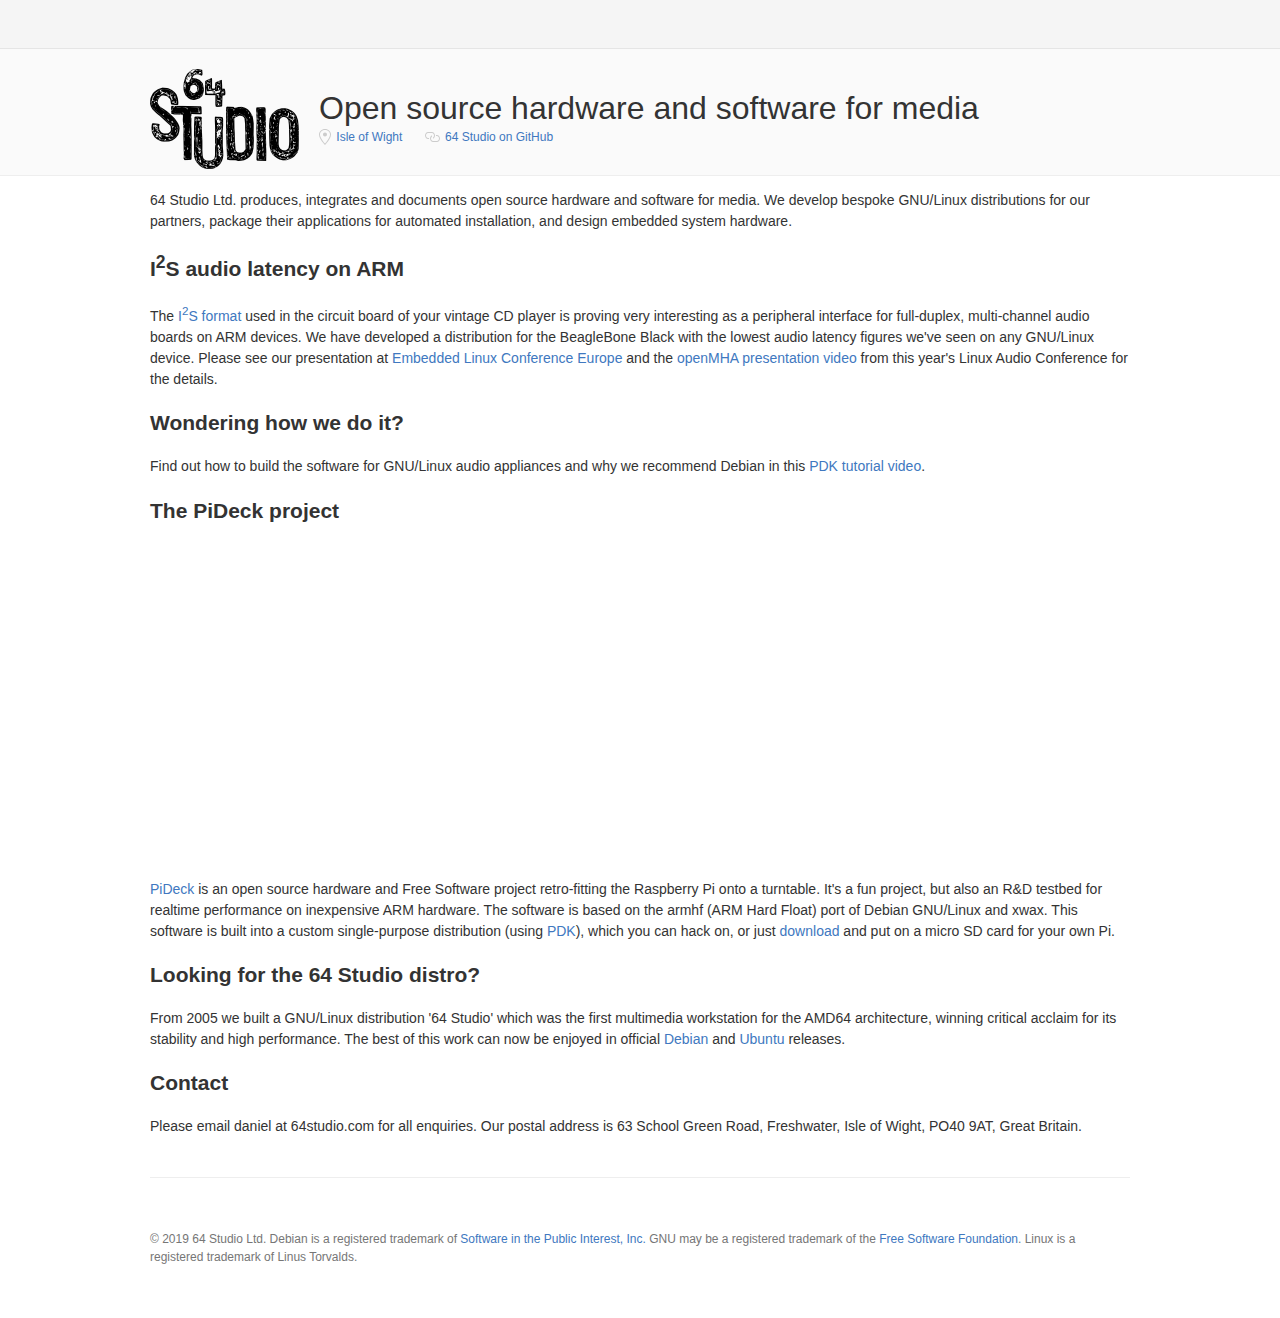
==== index.html @ 0fe1805f "Add viewport meta tag for mobile devices" ====
<!DOCTYPE html>
<html lang="en">

<head>
<meta http-equiv="content-type" content="text/html; charset=UTF-8">
<link rel="stylesheet" href="64studio-style.css">
    
    <title>64 Studio</title>
    <meta name="description" content="Open source hardware and software for media">
    <meta name="keywords" content="embedded, linux, audio, multimedia, developer, distro, uk, england">
    <meta name="viewport" content="width=device-width, initial-scale=1">

</head>
  
  <body>
 
 <div class="header"></div>
 
<header class="orghead">
  <div class="container">

    <div class="flex-table org-header-wrapper mb-4">
      <img alt="64 Studio" class="flex-table-item avatar" itemprop="image" src="64studio_logo.png" height="100" />
      <div class="flex-table-item flex-table-item-primary">
         <h1 class="org-name lh-condensed">
          Open source hardware and software for media
        </h1>
          <!-- <p class="org-description" itemprop="description"></p> -->
          <ul class="org-header-meta has-location has-blog">
              <li class="meta-item">
                <svg aria-hidden="true" class="octicon octicon-location" height="16" version="1.1" viewBox="0 0 12 16" width="12"><path d="M6 0C2.69 0 0 2.5 0 5.5 0 10.02 6 16 6 16s6-5.98 6-10.5C12 2.5 9.31 0 6 0zm0 14.55C4.14 12.52 1 8.44 1 5.5 1 3.02 3.25 1 6 1c1.34 0 2.61.48 3.56 1.36.92.86 1.44 1.97 1.44 3.14 0 2.94-3.14 7.02-5 9.05zM8 5.5c0 1.11-.89 2-2 2-1.11 0-2-.89-2-2 0-1.11.89-2 2-2 1.11 0 2 .89 2 2z"></path></svg>
                <span itemprop="location" title="Where is the Isle of Wight?"><a href="https://en.wikipedia.org/wiki/Isle_of_Wight">Isle of Wight</a></span>
              </li>
              <li class="meta-item">
                <svg aria-hidden="true" class="octicon octicon-link" height="16" version="1.1" viewBox="0 0 16 16" width="16"><path d="M4 9h1v1H4c-1.5 0-3-1.69-3-3.5S2.55 3 4 3h4c1.45 0 3 1.69 3 3.5 0 1.41-.91 2.72-2 3.25V8.59c.58-.45 1-1.27 1-2.09C10 5.22 8.98 4 8 4H4c-.98 0-2 1.22-2 2.5S3 9 4 9zm9-3h-1v1h1c1 0 2 1.22 2 2.5S13.98 12 13 12H9c-.98 0-2-1.22-2-2.5 0-.83.42-1.64 1-2.09V6.25c-1.09.53-2 1.84-2 3.25C6 11.31 7.55 13 9 13h4c1.45 0 3-1.69 3-3.5S14.5 6 13 6z"></path></svg>
                <a href="https://github.com/64studio" class="meta-link" itemprop="url" title="Fork and hack our stuff">64 Studio on GitHub</a>
              </li>
          </ul>
      </div>
    </div>

  </div>
</header>

<div class="container">
	
	<p>64 Studio Ltd. produces, integrates and documents open source hardware and software for media. We develop bespoke GNU/Linux distributions for our partners, package their applications for automated installation, and design embedded system hardware.</p>

	  <h2>I<sup>2</sup>S audio latency on ARM</h2>
	  <p>The <a href="https://en.wikipedia.org/wiki/I%C2%B2S">I<sup>2</sup>S format</a> used in the circuit board of your vintage CD player is proving very interesting as a peripheral interface for full-duplex, multi-channel audio boards on ARM devices. We have developed a distribution for the BeagleBone Black with the lowest audio latency figures we've seen on any GNU/Linux device. Please see our presentation at <a href="https://www.youtube.com/watch?v=vRpMAbILSEc">Embedded Linux Conference Europe</a> and the <a href="https://media.ccc.de/v/lac2018-35-open_hardware_multichannel_sound_interface_for_hearing_aid_research_on_beaglebone_black_with_openmha_cape4all">openMHA presentation video</a> from this year's Linux Audio Conference for the details.</p>

	  <h2>Wondering how we do it?</h2>
          <p>Find out how to build the software for GNU/Linux audio appliances and why we recommend Debian in this <a href="https://media.ccc.de/v/lac2018-30-how_to_create_real_time_audio_appliances_with_debian_gnu_linux">PDK tutorial video</a>.</p> 	
	
	  <h2>The PiDeck project</h2>
	  <iframe width="560" height="315" src="https://www.youtube.com/embed/epR50swm96o" frameborder="0" allowfullscreen></iframe>
	  <p><a href="http://pideck.com/">PiDeck</a> is an open source hardware and Free Software project retro-fitting the Raspberry Pi onto a turntable. It's a fun project, but also an R&amp;D testbed for realtime performance on inexpensive ARM hardware. The software is based on the armhf (ARM Hard Float) port of Debian GNU/Linux and xwax. This software is built into a custom single-purpose distribution (using <a href="https://github.com/64studio/pdk">PDK</a>), which you can hack on, or just <a href="https://github.com/pideck/pideck-distro/releases" class="meta-link" itemprop="url" title="Download PiDeck">download</a> and put on a micro SD card for your own Pi.</p>
	  
	  <h2>Looking for the 64 Studio distro?</h2>
	  <p>From 2005 we built a GNU/Linux distribution '64 Studio' which was the first multimedia workstation for the AMD64 architecture, winning critical acclaim for its stability and high performance. The best of this work can now be enjoyed in official <a href="https://www.debian.org/">Debian</a> and <a href="https://www.ubuntu.com/">Ubuntu</a> releases.</p>
	  
	  <h2>Contact</h2>
	  <p>Please email daniel at 64studio.com for all enquiries. Our postal address is 63 School Green Road, Freshwater, Isle of Wight, PO40 9AT, Great Britain.</p>
</div>

<div class="container">
  <div class="site-footer">
  <p>&copy; 2019 64 Studio Ltd. Debian is a registered trademark of <a href="http://www.spi-inc.org/corporate/trademarks/">Software in the Public Interest, Inc.</a> GNU may be a registered trademark of the <a href="http://www.fsf.org/">Free Software Foundation</a>. Linux is a registered trademark of Linus Torvalds.</p>	  
  </div>
</div>

</body>
</html>
---- 64studio-style.css ----
body {
    font-family: Roboto, Helvetica, Arial, sans-serif;
    font-size: 14px;
    line-height: 1.5;
    color: #333;
    background-color: #fff;
    margin: 0;
}

.header {
    padding-top: 38px;
    padding-bottom: 10px;
    background-color: #f5f5f5;
    border-bottom: 1px solid #e5e5e5;
}

.container {
    width: 980px;
    margin-right: auto;
    margin-left: auto;
    padding-right: 5px;
    padding-left: 5px;
}

.org-header-wrapper .flex-table-item-primary {
    padding-left: 20px;
    padding-right: 400px;
    white-space: normal;
    width: 99%;
    display: table-cell;
    width: 1%;
    white-space: nowrap;
    vertical-align: middle;
    box-sizing: border-box;
}

.flex-table {
    display: table;
}

.orghead {
    padding-top: 20px;
    padding-bottom: 0;
    color: #666;
    background-color: #fafafa;
    border-bottom: 1px solid #eee;
}

.org-name {
    font-weight: 400;
    color: #333;
    line-height: 1.25 !important;
    font-size: 32px;
    margin-top: -5px;
    margin-bottom: 0;
}

.org-description {
    margin-top: 0;
    margin-bottom: 8px;
    font-size: 16px;
    line-height: 1.25;
}

.org-header-meta {
    font-size: 12px;
    line-height: 1.5;
    list-style: none;
    padding-left: 0;
    margin-top: 0;
    margin-bottom: 0;
    box-sizing: border-box;
}

.org-header-meta .octicon {
    position: relative;
    top: 1px;
    margin-right: 2px;
    color: #ccc;
    vertical-align: text-bottom;
}

.octicon {
    display: inline-block;
    vertical-align: text-top;
    fill: currentColor;
}

.org-header-meta.has-blog.has-location .meta-item {
    max-width: 278px;
    display: inline-block;
    max-width: 100%;
    padding-right: 18px;
    overflow: hidden;
    text-overflow: ellipsis;
    white-space: nowrap;
    box-sizing: border-box;
}

.site-footer {
    position: relative;
    padding-top: 40px;
    padding-bottom: 40px;
    margin-top: 40px;
    font-size: 12px;
    line-height: 1.5;
    color: #767676;
    border-top: 1px solid #eee;
}

a {
  text-decoration: none;
  color: #4078c0;
}

a:hover {
  text-decoration: underline;
}

a:visited {
  color: rgb(102, 102, 102);
}
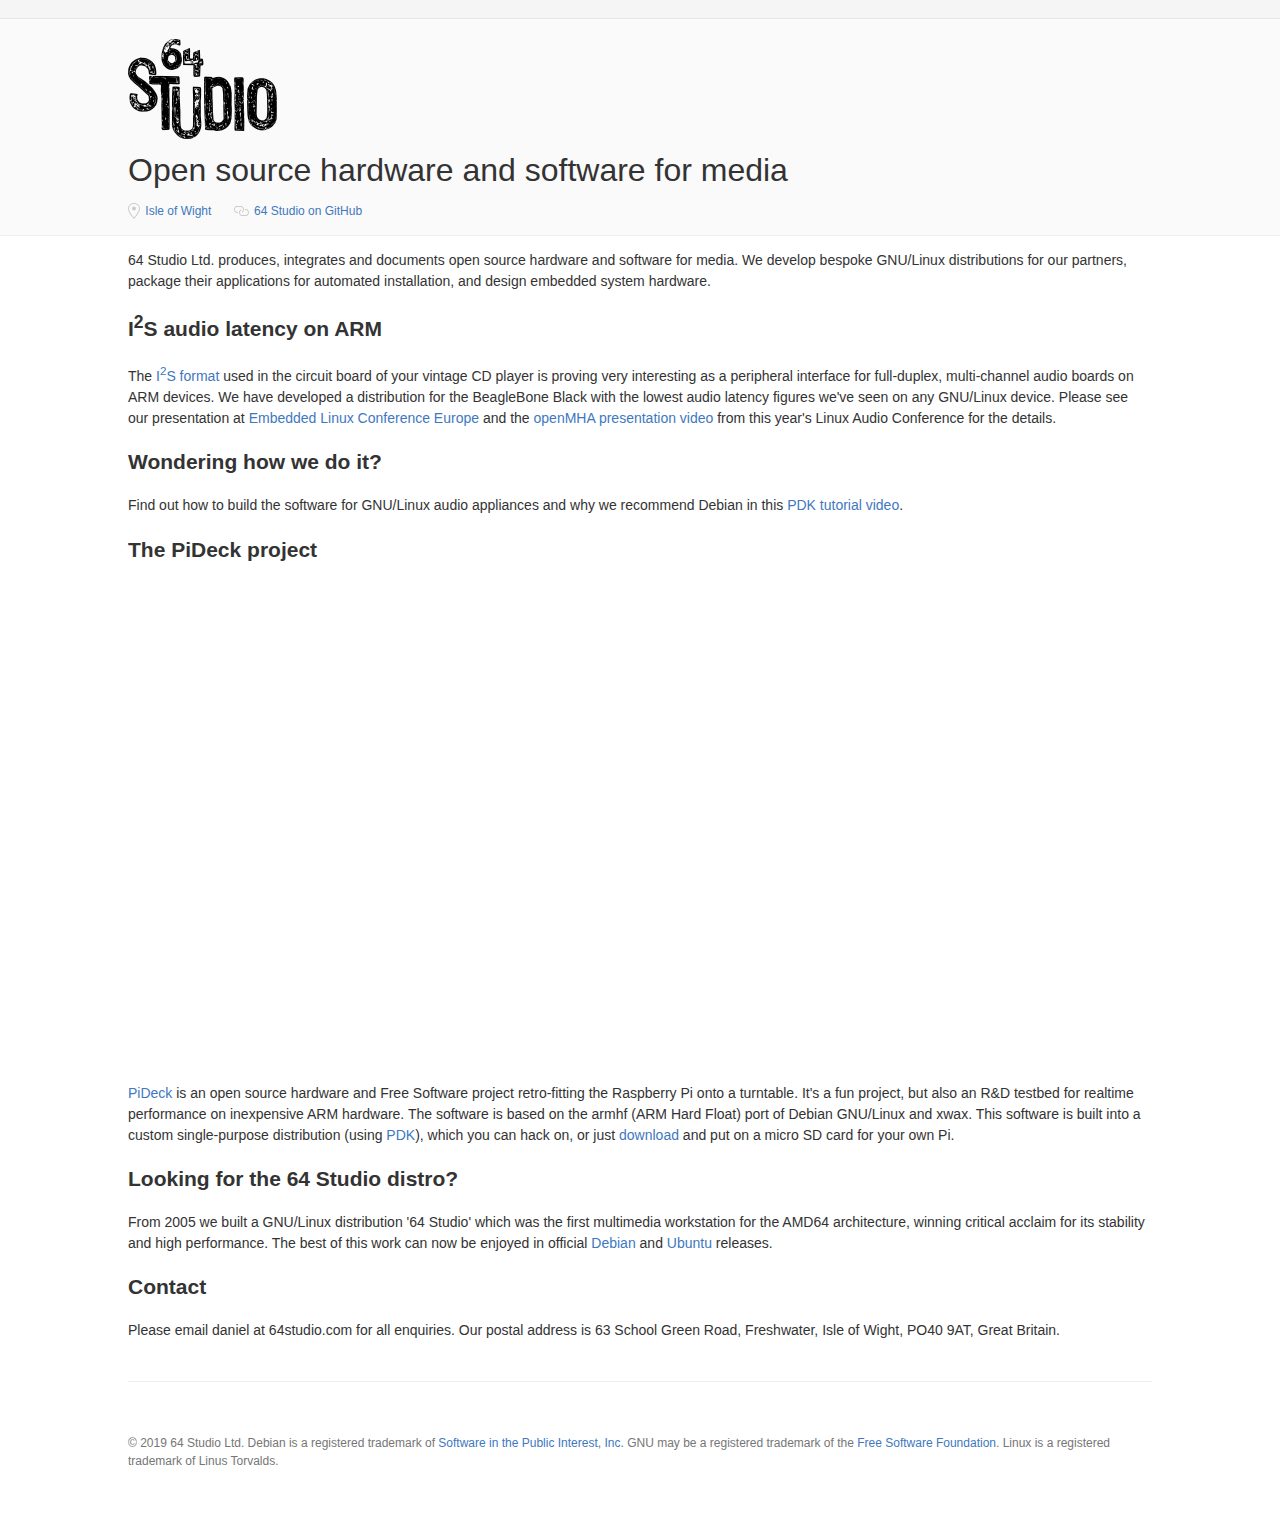
==== commit e09e310b: "Increase YouTube iframe size" ====
--- a/index.html
+++ b/index.html
@@ -19,10 +19,10 @@
 <header class="orghead">
   <div class="container">
 
-    <div class="flex-table org-header-wrapper mb-4">
+    <div class="flex-table org-header-wrapper">
       <img alt="64 Studio" class="flex-table-item avatar" itemprop="image" src="64studio_logo.png" height="100" />
       <div class="flex-table-item flex-table-item-primary">
-         <h1 class="org-name lh-condensed">
+         <h1 class="org-name">
           Open source hardware and software for media
         </h1>
           <!-- <p class="org-description" itemprop="description"></p> -->
@@ -53,7 +53,7 @@
           <p>Find out how to build the software for GNU/Linux audio appliances and why we recommend Debian in this <a href="https://media.ccc.de/v/lac2018-30-how_to_create_real_time_audio_appliances_with_debian_gnu_linux">PDK tutorial video</a>.</p> 	
 	
 	  <h2>The PiDeck project</h2>
-	  <iframe width="560" height="315" src="https://www.youtube.com/embed/epR50swm96o" frameborder="0" allowfullscreen></iframe>
+	  <iframe width="720" height="480" src="https://www.youtube.com/embed/epR50swm96o" frameborder="0" allowfullscreen></iframe>
 	  <p><a href="http://pideck.com/">PiDeck</a> is an open source hardware and Free Software project retro-fitting the Raspberry Pi onto a turntable. It's a fun project, but also an R&amp;D testbed for realtime performance on inexpensive ARM hardware. The software is based on the armhf (ARM Hard Float) port of Debian GNU/Linux and xwax. This software is built into a custom single-purpose distribution (using <a href="https://github.com/64studio/pdk">PDK</a>), which you can hack on, or just <a href="https://github.com/pideck/pideck-distro/releases" class="meta-link" itemprop="url" title="Download PiDeck">download</a> and put on a micro SD card for your own Pi.</p>
 	  
 	  <h2>Looking for the 64 Studio distro?</h2>
--- a/64studio-style.css
+++ b/64studio-style.css
@@ -8,14 +8,14 @@
 }
 
 .header {
-    padding-top: 38px;
+    padding-top: 8px;
     padding-bottom: 10px;
     background-color: #f5f5f5;
     border-bottom: 1px solid #e5e5e5;
 }
 
 .container {
-    width: 980px;
+    width: 80%;
     margin-right: auto;
     margin-left: auto;
     padding-right: 5px;
@@ -23,13 +23,9 @@
 }
 
 .org-header-wrapper .flex-table-item-primary {
-    padding-left: 20px;
-    padding-right: 400px;
+    padding-top: 10px;
+    padding-bottom: 10px;
     white-space: normal;
-    width: 99%;
-    display: table-cell;
-    width: 1%;
-    white-space: nowrap;
     vertical-align: middle;
     box-sizing: border-box;
 }
@@ -67,7 +63,6 @@
     line-height: 1.5;
     list-style: none;
     padding-left: 0;
-    margin-top: 0;
     margin-bottom: 0;
     box-sizing: border-box;
 }
@@ -87,7 +82,6 @@
 }
 
 .org-header-meta.has-blog.has-location .meta-item {
-    max-width: 278px;
     display: inline-block;
     max-width: 100%;
     padding-right: 18px;
@@ -109,14 +103,28 @@
 }
 
 a {
-  text-decoration: none;
-  color: #4078c0;
+    text-decoration: none;
+    color: #4078c0;
 }
 
 a:hover {
-  text-decoration: underline;
+    text-decoration: underline;
 }
 
 a:visited {
-  color: rgb(102, 102, 102);
+    color: #483fbf;
 }
+
+@media screen and (max-width:480px) {
+    iframe {
+        width: 300px;
+        height: 200px;
+  }
+}
+
+@media screen and (min-width:481px) and (max-width:760px) {
+    iframe {
+        width: 450px;
+        height: 300px;
+  }
+}
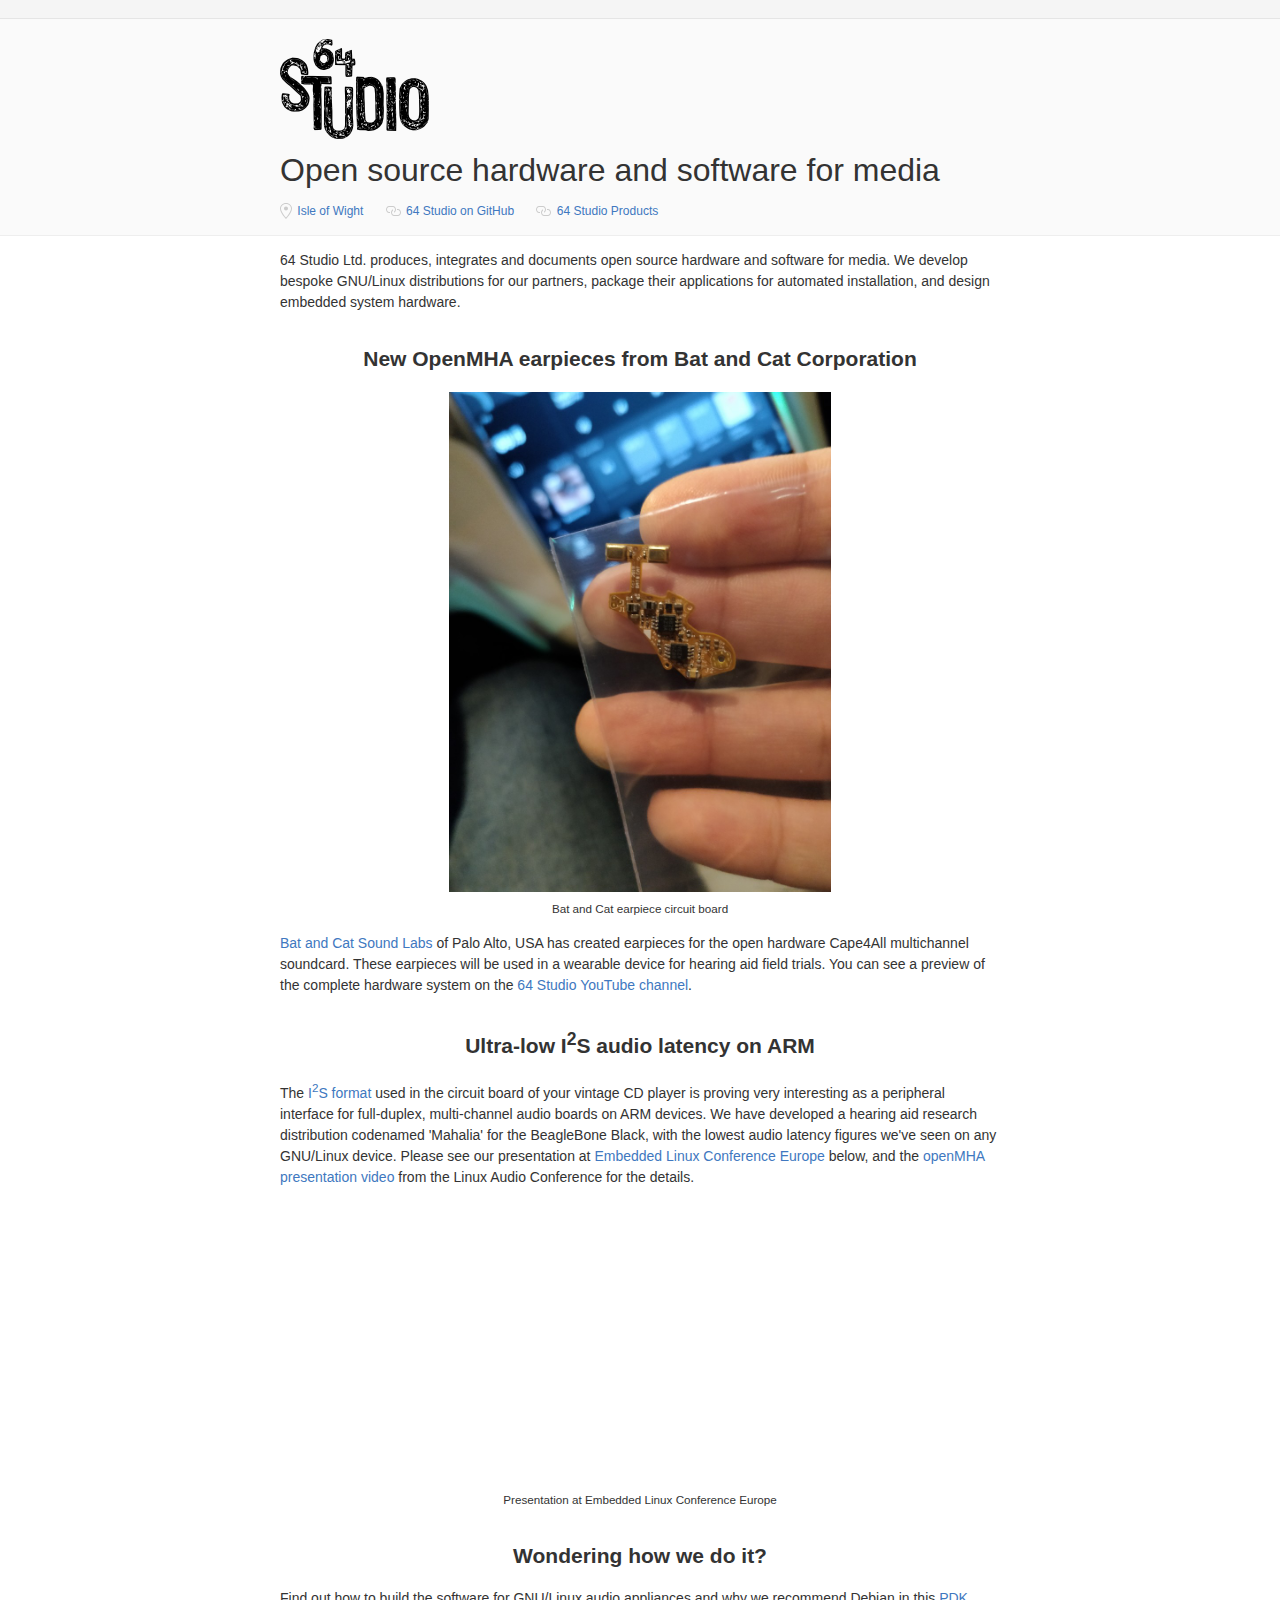
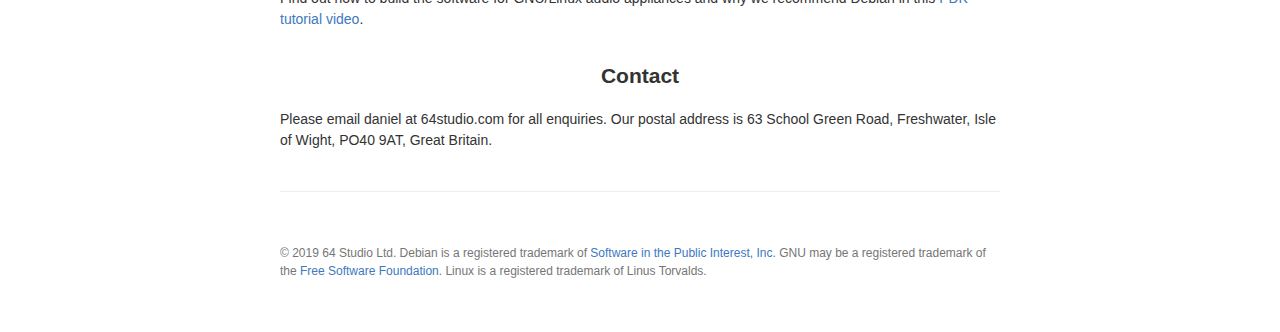
==== commit 15a1a3f7: "Add Products page" ====
--- a/index.html
+++ b/index.html
@@ -20,21 +20,29 @@
   <div class="container">
 
     <div class="flex-table org-header-wrapper">
-      <img alt="64 Studio" class="flex-table-item avatar" itemprop="image" src="64studio_logo.png" height="100" />
+      <img alt="64 Studio" class="flex-table-item logo" itemprop="image" src="64studio_logo.png" width="149" height="100" />
       <div class="flex-table-item flex-table-item-primary">
          <h1 class="org-name">
           Open source hardware and software for media
         </h1>
           <!-- <p class="org-description" itemprop="description"></p> -->
-          <ul class="org-header-meta has-location has-blog">
+          <ul class="org-header-meta">
+
               <li class="meta-item">
                 <svg aria-hidden="true" class="octicon octicon-location" height="16" version="1.1" viewBox="0 0 12 16" width="12"><path d="M6 0C2.69 0 0 2.5 0 5.5 0 10.02 6 16 6 16s6-5.98 6-10.5C12 2.5 9.31 0 6 0zm0 14.55C4.14 12.52 1 8.44 1 5.5 1 3.02 3.25 1 6 1c1.34 0 2.61.48 3.56 1.36.92.86 1.44 1.97 1.44 3.14 0 2.94-3.14 7.02-5 9.05zM8 5.5c0 1.11-.89 2-2 2-1.11 0-2-.89-2-2 0-1.11.89-2 2-2 1.11 0 2 .89 2 2z"></path></svg>
                 <span itemprop="location" title="Where is the Isle of Wight?"><a href="https://en.wikipedia.org/wiki/Isle_of_Wight">Isle of Wight</a></span>
               </li>
+
               <li class="meta-item">
                 <svg aria-hidden="true" class="octicon octicon-link" height="16" version="1.1" viewBox="0 0 16 16" width="16"><path d="M4 9h1v1H4c-1.5 0-3-1.69-3-3.5S2.55 3 4 3h4c1.45 0 3 1.69 3 3.5 0 1.41-.91 2.72-2 3.25V8.59c.58-.45 1-1.27 1-2.09C10 5.22 8.98 4 8 4H4c-.98 0-2 1.22-2 2.5S3 9 4 9zm9-3h-1v1h1c1 0 2 1.22 2 2.5S13.98 12 13 12H9c-.98 0-2-1.22-2-2.5 0-.83.42-1.64 1-2.09V6.25c-1.09.53-2 1.84-2 3.25C6 11.31 7.55 13 9 13h4c1.45 0 3-1.69 3-3.5S14.5 6 13 6z"></path></svg>
                 <a href="https://github.com/64studio" class="meta-link" itemprop="url" title="Fork and hack our stuff">64 Studio on GitHub</a>
               </li>
+
+              <li class="meta-item">
+                <svg aria-hidden="true" class="octicon octicon-link" height="16" version="1.1" viewBox="0 0 16 16" width="16"><path d="M4 9h1v1H4c-1.5 0-3-1.69-3-3.5S2.55 3 4 3h4c1.45 0 3 1.69 3 3.5 0 1.41-.91 2.72-2 3.25V8.59c.58-.45 1-1.27 1-2.09C10 5.22 8.98 4 8 4H4c-.98 0-2 1.22-2 2.5S3 9 4 9zm9-3h-1v1h1c1 0 2 1.22 2 2.5S13.98 12 13 12H9c-.98 0-2-1.22-2-2.5 0-.83.42-1.64 1-2.09V6.25c-1.09.53-2 1.84-2 3.25C6 11.31 7.55 13 9 13h4c1.45 0 3-1.69 3-3.5S14.5 6 13 6z"></path></svg>
+                <a href="products.html" class="meta-link" itemprop="url" title="Products">64 Studio Products</a>
+              </li>
+
           </ul>
       </div>
     </div>
@@ -46,20 +54,36 @@
 	
 	<p>64 Studio Ltd. produces, integrates and documents open source hardware and software for media. We develop bespoke GNU/Linux distributions for our partners, package their applications for automated installation, and design embedded system hardware.</p>
 
-	  <h2>I<sup>2</sup>S audio latency on ARM</h2>
-	  <p>The <a href="https://en.wikipedia.org/wiki/I%C2%B2S">I<sup>2</sup>S format</a> used in the circuit board of your vintage CD player is proving very interesting as a peripheral interface for full-duplex, multi-channel audio boards on ARM devices. We have developed a distribution for the BeagleBone Black with the lowest audio latency figures we've seen on any GNU/Linux device. Please see our presentation at <a href="https://www.youtube.com/watch?v=vRpMAbILSEc">Embedded Linux Conference Europe</a> and the <a href="https://media.ccc.de/v/lac2018-35-open_hardware_multichannel_sound_interface_for_hearing_aid_research_on_beaglebone_black_with_openmha_cape4all">openMHA presentation video</a> from this year's Linux Audio Conference for the details.</p>
+<div align="center">
+<h2>New OpenMHA earpieces from Bat and Cat Corporation</h2>
 
+<img src="bat_and_cat_earpiece.jpg" class="portrait" width="382" height="500" alt="Bat and Cat earpiece circuit board"><br/>
+<small>Bat and Cat earpiece circuit board</small>
+</div>
+
+<p><a href="http://batandcat.com/">Bat and Cat Sound Labs</a> of Palo Alto, USA has created earpieces for the open hardware Cape4All multichannel soundcard. These earpieces will be used in a wearable device for hearing aid field trials. You can see a preview of the complete hardware system on the <a href="https://www.youtube.com/watch?v=xJlAEyHkXD0">64 Studio YouTube channel</a>.</p>
+
+<div align="center">
+	  <h2>Ultra-low I<sup>2</sup>S audio latency on ARM</h2>
+</div>
+	  
+	  <p>The <a href="https://en.wikipedia.org/wiki/I%C2%B2S">I<sup>2</sup>S format</a> used in the circuit board of your vintage CD player is proving very interesting as a peripheral interface for full-duplex, multi-channel audio boards on ARM devices. We have developed a hearing aid research distribution codenamed 'Mahalia' for the BeagleBone Black, with the lowest audio latency figures we've seen on any GNU/Linux device. Please see our presentation at <a href="https://www.youtube.com/watch?v=vRpMAbILSEc">Embedded Linux Conference Europe</a> below, and the <a href="https://media.ccc.de/v/lac2018-35-open_hardware_multichannel_sound_interface_for_hearing_aid_research_on_beaglebone_black_with_openmha_cape4all">openMHA presentation video</a> from the Linux Audio Conference for the details.</p>
+
+<div align="center">
+<iframe class="wide" width="500" height="281" src="https://www.youtube.com/embed/vRpMAbILSEc" frameborder="0" allow="accelerometer; autoplay; encrypted-media; gyroscope; picture-in-picture" allowfullscreen></iframe>
+<br/>
+<small>Presentation at Embedded Linux Conference Europe</small>
+</div>
+
+<div align="center">
 	  <h2>Wondering how we do it?</h2>
-          <p>Find out how to build the software for GNU/Linux audio appliances and why we recommend Debian in this <a href="https://media.ccc.de/v/lac2018-30-how_to_create_real_time_audio_appliances_with_debian_gnu_linux">PDK tutorial video</a>.</p> 	
+</div>
+          <p>Find out how to build the software for GNU/Linux audio appliances and why we recommend Debian in this <a href="https://media.ccc.de/v/lac2018-30-how_to_create_real_time_audio_appliances_with_debian_gnu_linux">PDK tutorial video</a>.</p>
 	
-	  <h2>The PiDeck project</h2>
-	  <iframe width="720" height="480" src="https://www.youtube.com/embed/epR50swm96o" frameborder="0" allowfullscreen></iframe>
-	  <p><a href="http://pideck.com/">PiDeck</a> is an open source hardware and Free Software project retro-fitting the Raspberry Pi onto a turntable. It's a fun project, but also an R&amp;D testbed for realtime performance on inexpensive ARM hardware. The software is based on the armhf (ARM Hard Float) port of Debian GNU/Linux and xwax. This software is built into a custom single-purpose distribution (using <a href="https://github.com/64studio/pdk">PDK</a>), which you can hack on, or just <a href="https://github.com/pideck/pideck-distro/releases" class="meta-link" itemprop="url" title="Download PiDeck">download</a> and put on a micro SD card for your own Pi.</p>
-	  
-	  <h2>Looking for the 64 Studio distro?</h2>
-	  <p>From 2005 we built a GNU/Linux distribution '64 Studio' which was the first multimedia workstation for the AMD64 architecture, winning critical acclaim for its stability and high performance. The best of this work can now be enjoyed in official <a href="https://www.debian.org/">Debian</a> and <a href="https://www.ubuntu.com/">Ubuntu</a> releases.</p>
-	  
+
+<div align="center">	
 	  <h2>Contact</h2>
+</div>
 	  <p>Please email daniel at 64studio.com for all enquiries. Our postal address is 63 School Green Road, Freshwater, Isle of Wight, PO40 9AT, Great Britain.</p>
 </div>
 
--- a/64studio-style.css
+++ b/64studio-style.css
@@ -16,6 +16,7 @@
 
 .container {
     width: 80%;
+    max-width: 720px;
     margin-right: auto;
     margin-left: auto;
     padding-right: 5px;
@@ -81,7 +82,7 @@
     fill: currentColor;
 }
 
-.org-header-meta.has-blog.has-location .meta-item {
+.org-header-meta .meta-item {
     display: inline-block;
     max-width: 100%;
     padding-right: 18px;
@@ -115,16 +116,52 @@
     color: #483fbf;
 }
 
+h2 {
+    margin-top: 30px;
+}
+
 @media screen and (max-width:480px) {
     iframe {
         width: 300px;
         height: 200px;
-  }
+    }
+    iframe.wide {
+        width: 300px;
+        height: 169px;
+    }
+    img {
+        max-width: 300px;
+        height: auto;
+    }
+    img.portrait {
+        max-height: 300px;
+        width: auto;
+    }
+    img.logo {
+        width: 149px;
+        height: 100px;
+    }
 }
 
 @media screen and (min-width:481px) and (max-width:760px) {
     iframe {
         width: 450px;
-        height: 300px;
-  }
+        height: 301px;
+    }
+    iframe.wide {
+        width: 450px;
+        height: 253px;
+    }
+    img {
+        max-width: 450px;
+        height: auto;
+    }
+    img.portrait {
+        max-height: 450px;
+        width: auto;
+    }
+    img.logo {
+        width: 149px;
+        height: 100px;
+    }
 }
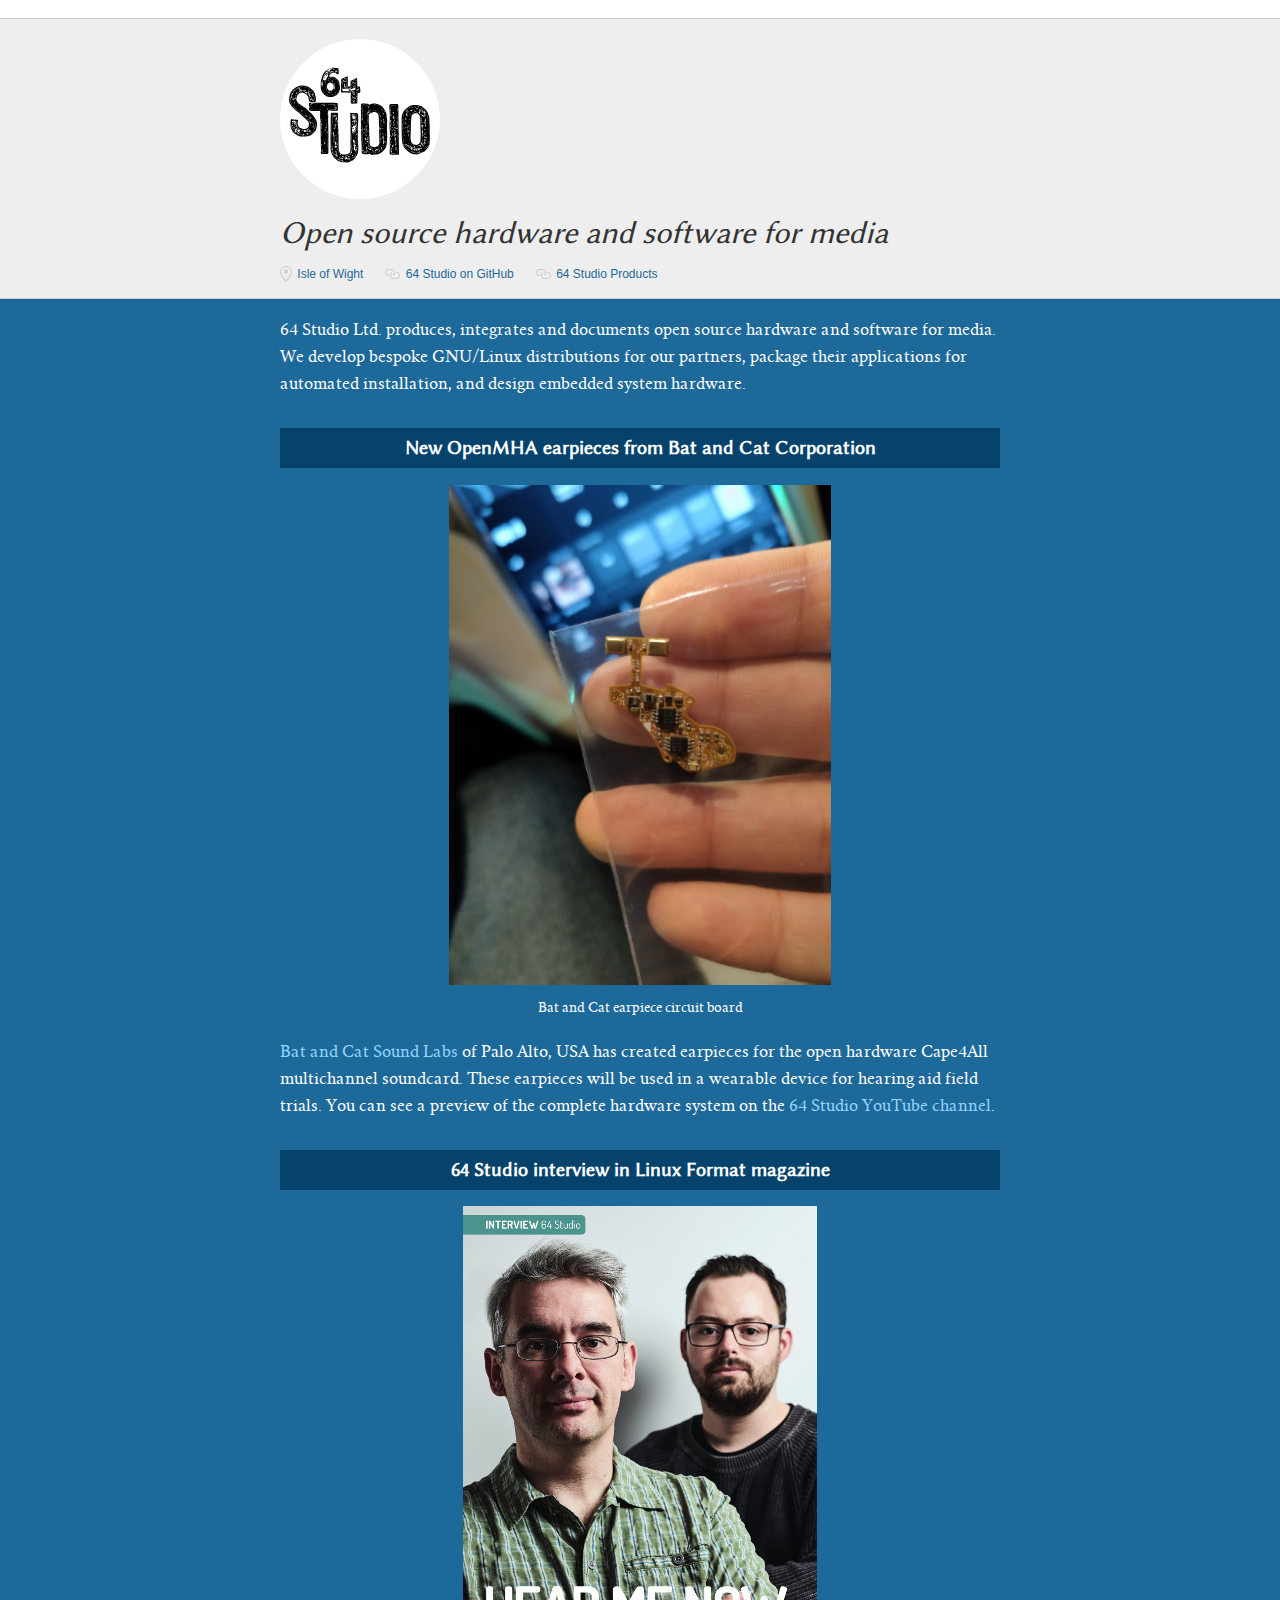
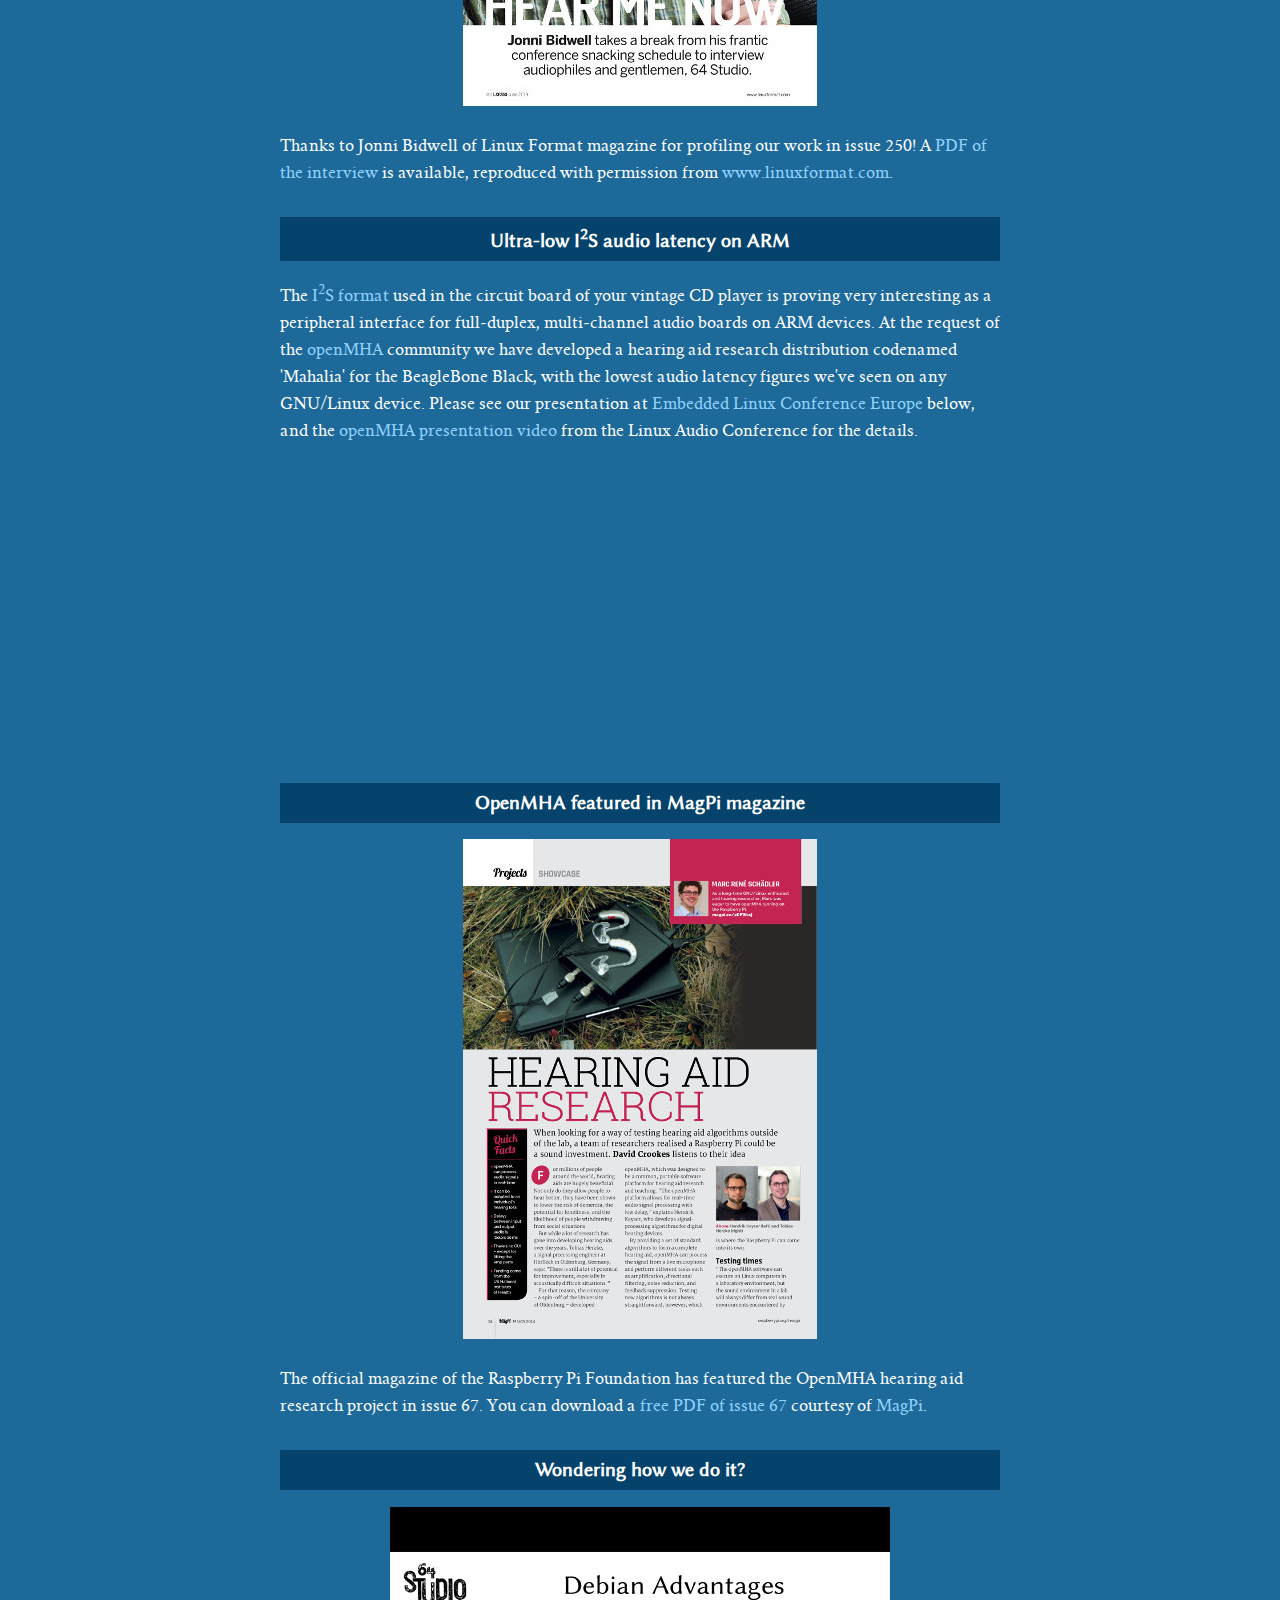
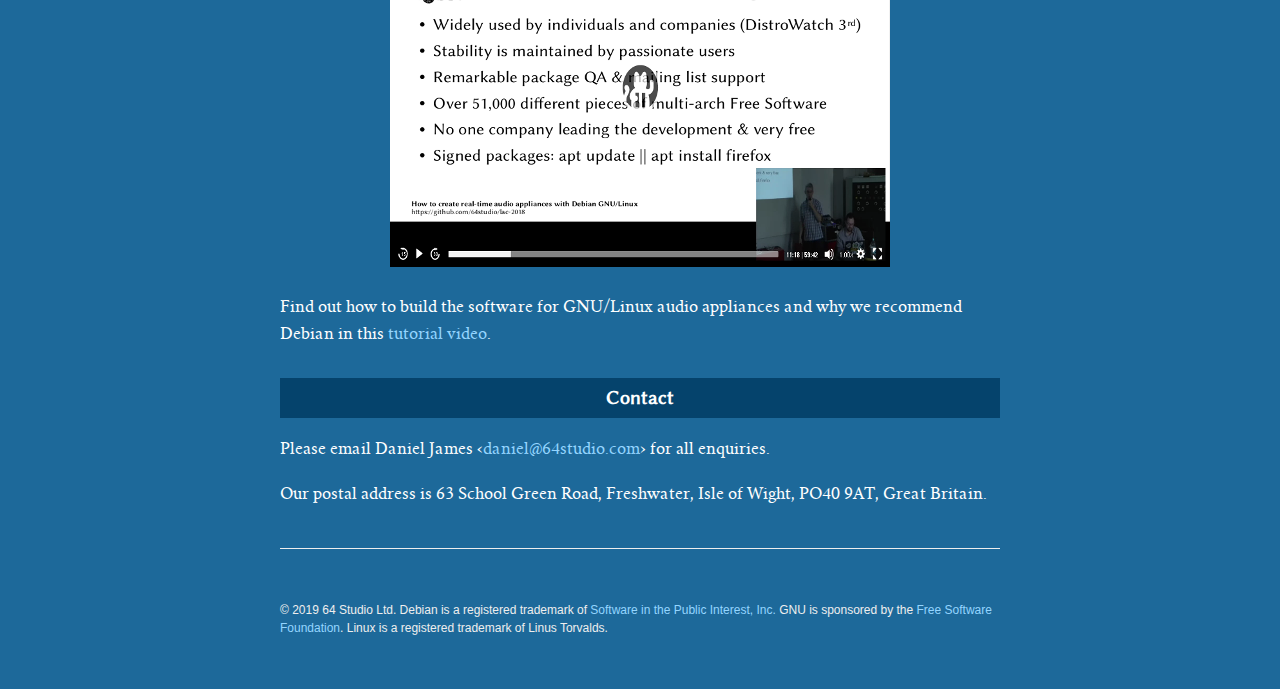
==== commit 1615820b: "Add products to website" ====
--- a/index.html
+++ b/index.html
@@ -11,21 +11,21 @@
     <meta name="viewport" content="width=device-width, initial-scale=1">
 
 </head>
-  
+
   <body>
- 
+
  <div class="header"></div>
- 
+
 <header class="orghead">
   <div class="container">
 
     <div class="flex-table org-header-wrapper">
-      <img alt="64 Studio" class="flex-table-item logo" itemprop="image" src="64studio_logo.png" width="149" height="100" />
+      <img alt="64 Studio" class="flex-table-item logo" itemprop="image" src="64studio_logo.svg" width="160" height="160" />
       <div class="flex-table-item flex-table-item-primary">
          <h1 class="org-name">
           Open source hardware and software for media
         </h1>
-          <!-- <p class="org-description" itemprop="description"></p> -->
+
           <ul class="org-header-meta">
 
               <li class="meta-item">
@@ -64,32 +64,54 @@
 <p><a href="http://batandcat.com/">Bat and Cat Sound Labs</a> of Palo Alto, USA has created earpieces for the open hardware Cape4All multichannel soundcard. These earpieces will be used in a wearable device for hearing aid field trials. You can see a preview of the complete hardware system on the <a href="https://www.youtube.com/watch?v=xJlAEyHkXD0">64 Studio YouTube channel</a>.</p>
 
 <div align="center">
+<h2>64 Studio interview in Linux Format magazine</h2>
+
+<a href="Linux_Format_issue_250_interview_with_64_Studio.pdf">
+<img src="lxf250_interview.jpg" class="portrait" width="354" height="500" alt="Interview with 64 Studio in LXF 250">
+</a>
+</div>
+
+<p>Thanks to Jonni Bidwell of Linux Format magazine for profiling our work in issue 250! A <a href="Linux_Format_issue_250_interview_with_64_Studio.pdf">PDF of the interview</a> is available, reproduced with permission from <a href="https://www.linuxformat.com/">www.linuxformat.com</a>.</p>
+
+<div align="center">
 	  <h2>Ultra-low I<sup>2</sup>S audio latency on ARM</h2>
 </div>
 	  
-	  <p>The <a href="https://en.wikipedia.org/wiki/I%C2%B2S">I<sup>2</sup>S format</a> used in the circuit board of your vintage CD player is proving very interesting as a peripheral interface for full-duplex, multi-channel audio boards on ARM devices. We have developed a hearing aid research distribution codenamed 'Mahalia' for the BeagleBone Black, with the lowest audio latency figures we've seen on any GNU/Linux device. Please see our presentation at <a href="https://www.youtube.com/watch?v=vRpMAbILSEc">Embedded Linux Conference Europe</a> below, and the <a href="https://media.ccc.de/v/lac2018-35-open_hardware_multichannel_sound_interface_for_hearing_aid_research_on_beaglebone_black_with_openmha_cape4all">openMHA presentation video</a> from the Linux Audio Conference for the details.</p>
+	  <p>The <a href="https://en.wikipedia.org/wiki/I%C2%B2S">I<sup>2</sup>S format</a> used in the circuit board of your vintage CD player is proving very interesting as a peripheral interface for full-duplex, multi-channel audio boards on ARM devices. At the request of the <a href="http://www.openmha.org/">openMHA</a> community we have developed a hearing aid research distribution codenamed 'Mahalia' for the BeagleBone Black, with the lowest audio latency figures we've seen on any GNU/Linux device. Please see our presentation at <a href="https://www.youtube.com/watch?v=vRpMAbILSEc">Embedded Linux Conference Europe</a> below, and the <a href="https://media.ccc.de/v/lac2018-35-open_hardware_multichannel_sound_interface_for_hearing_aid_research_on_beaglebone_black_with_openmha_cape4all">openMHA presentation video</a> from the Linux Audio Conference for the details.</p>
 
 <div align="center">
 <iframe class="wide" width="500" height="281" src="https://www.youtube.com/embed/vRpMAbILSEc" frameborder="0" allow="accelerometer; autoplay; encrypted-media; gyroscope; picture-in-picture" allowfullscreen></iframe>
-<br/>
-<small>Presentation at Embedded Linux Conference Europe</small>
 </div>
 
 <div align="center">
+<h2>OpenMHA featured in MagPi magazine</h2>
+
+<a href="MagPi67.pdf">
+<img src="magpi67_feature.jpg" class="portrait" width="354" height="500" alt="Feature on OpenMHA in MagPi 67">
+</a>
+</div>
+
+<p>The official magazine of the Raspberry Pi Foundation has featured the OpenMHA hearing aid research project in issue 67. You can download a <a href="MagPi67.pdf">free PDF of issue 67</a> courtesy of <a href="https://www.raspberrypi.org/magpi/">MagPi</a>.</p>
+
+<div align="center">
 	  <h2>Wondering how we do it?</h2>
+	  <a href="https://media.ccc.de/v/lac2018-30-how_to_create_real_time_audio_appliances_with_debian_gnu_linux">
+<img src="Create_real-time_audio_appliances_with_Debian_tutorial.png" width="500" height="360" alt="Tutorial on creating real-time audio appliances with Debian">
+</a>
 </div>
-          <p>Find out how to build the software for GNU/Linux audio appliances and why we recommend Debian in this <a href="https://media.ccc.de/v/lac2018-30-how_to_create_real_time_audio_appliances_with_debian_gnu_linux">PDK tutorial video</a>.</p>
+          <p>Find out how to build the software for GNU/Linux audio appliances and why we recommend Debian in this <a href="https://media.ccc.de/v/lac2018-30-how_to_create_real_time_audio_appliances_with_debian_gnu_linux">tutorial video</a>.</p>
 	
 
 <div align="center">	
 	  <h2>Contact</h2>
 </div>
-	  <p>Please email daniel at 64studio.com for all enquiries. Our postal address is 63 School Green Road, Freshwater, Isle of Wight, PO40 9AT, Great Britain.</p>
+	  <p>Please email Daniel James &lsaquo;<a href="mailto:Daniel%20James%20%3cdaniel@64studio.com%3e">daniel@64studio.com</a>&rsaquo; for all enquiries.</p>
+	   <p>Our postal address is 63 School Green Road, Freshwater, Isle of Wight, PO40 9AT, Great Britain.</p>
 </div>
 
 <div class="container">
   <div class="site-footer">
-  <p>&copy; 2019 64 Studio Ltd. Debian is a registered trademark of <a href="http://www.spi-inc.org/corporate/trademarks/">Software in the Public Interest, Inc.</a> GNU may be a registered trademark of the <a href="http://www.fsf.org/">Free Software Foundation</a>. Linux is a registered trademark of Linus Torvalds.</p>	  
+  <p>&copy; 2019 64 Studio Ltd. Debian is a registered trademark of <a href="http://www.spi-inc.org/corporate/trademarks/">Software in the Public Interest, Inc.</a> GNU is sponsored by the <a href="http://www.fsf.org/">Free Software Foundation</a>. Linux is a registered trademark of Linus Torvalds.</p>
   </div>
 </div>
 
--- a/64studio-style.css
+++ b/64studio-style.css
@@ -1,17 +1,33 @@
+@font-face {
+    font-family: 'linux_biolinum_oregular';
+    src: url('linbiolinum_r-webfont.woff2') format('woff2'),
+         url('linbiolinum_r-webfont.woff') format('woff');
+    font-weight: normal;
+    font-style: normal;
+}
+
+@font-face {
+    font-family: 'crimsonroman';
+    src: url('crimson-roman-webfont.woff2') format('woff2'),
+         url('crimson-roman-webfont.woff') format('woff');
+    font-weight: normal;
+    font-style: normal;
+}
+
 body {
-    font-family: Roboto, Helvetica, Arial, sans-serif;
-    font-size: 14px;
+    font-family: crimsonroman;
+    font-size: 18px;
     line-height: 1.5;
-    color: #333;
-    background-color: #fff;
+    color: #fff;
+    background-color: #1D699A;
     margin: 0;
 }
 
 .header {
     padding-top: 8px;
     padding-bottom: 10px;
-    background-color: #f5f5f5;
-    border-bottom: 1px solid #e5e5e5;
+    background-color: #fff;
+    border-bottom: 1px solid #ccc;
 }
 
 .container {
@@ -21,6 +37,7 @@
     margin-left: auto;
     padding-right: 5px;
     padding-left: 5px;
+
 }
 
 .org-header-wrapper .flex-table-item-primary {
@@ -38,9 +55,8 @@
 .orghead {
     padding-top: 20px;
     padding-bottom: 0;
-    color: #666;
-    background-color: #fafafa;
-    border-bottom: 1px solid #eee;
+    background-color: #eee;
+    border-bottom: 1px solid #ccc;
 }
 
 .org-name {
@@ -50,13 +66,6 @@
     font-size: 32px;
     margin-top: -5px;
     margin-bottom: 0;
-}
-
-.org-description {
-    margin-top: 0;
-    margin-bottom: 8px;
-    font-size: 16px;
-    line-height: 1.25;
 }
 
 .org-header-meta {
@@ -90,34 +99,50 @@
     text-overflow: ellipsis;
     white-space: nowrap;
     box-sizing: border-box;
+    font-family: sans-serif;
 }
 
 .site-footer {
+    font-family: sans-serif; 
     position: relative;
     padding-top: 40px;
     padding-bottom: 40px;
     margin-top: 40px;
     font-size: 12px;
     line-height: 1.5;
-    color: #767676;
+    color: #eee;
     border-top: 1px solid #eee;
 }
 
 a {
     text-decoration: none;
-    color: #4078c0;
+    color: #94D5FF;
+}
+
+.orghead a {
+    color: #1D699A;
 }
 
 a:hover {
     text-decoration: underline;
 }
 
-a:visited {
-    color: #483fbf;
+h1 {
+    font-family: 'linux_biolinum_oregular';
+    font-style: italic;
 }
 
 h2 {
+    font-family: 'linux_biolinum_oregular';
+    font-size: 20px;
+    background-color: #05436c;
+    color: white;
     margin-top: 30px;
+    padding: 5px;
+}
+
+small {
+    padding: 5px;
 }
 
 @media screen and (max-width:480px) {
@@ -138,8 +163,8 @@
         width: auto;
     }
     img.logo {
-        width: 149px;
-        height: 100px;
+        width: 140px;
+        height: 140px;
     }
 }
 
@@ -161,7 +186,7 @@
         width: auto;
     }
     img.logo {
-        width: 149px;
-        height: 100px;
+        width: 150px;
+        height: 150px;
     }
 }
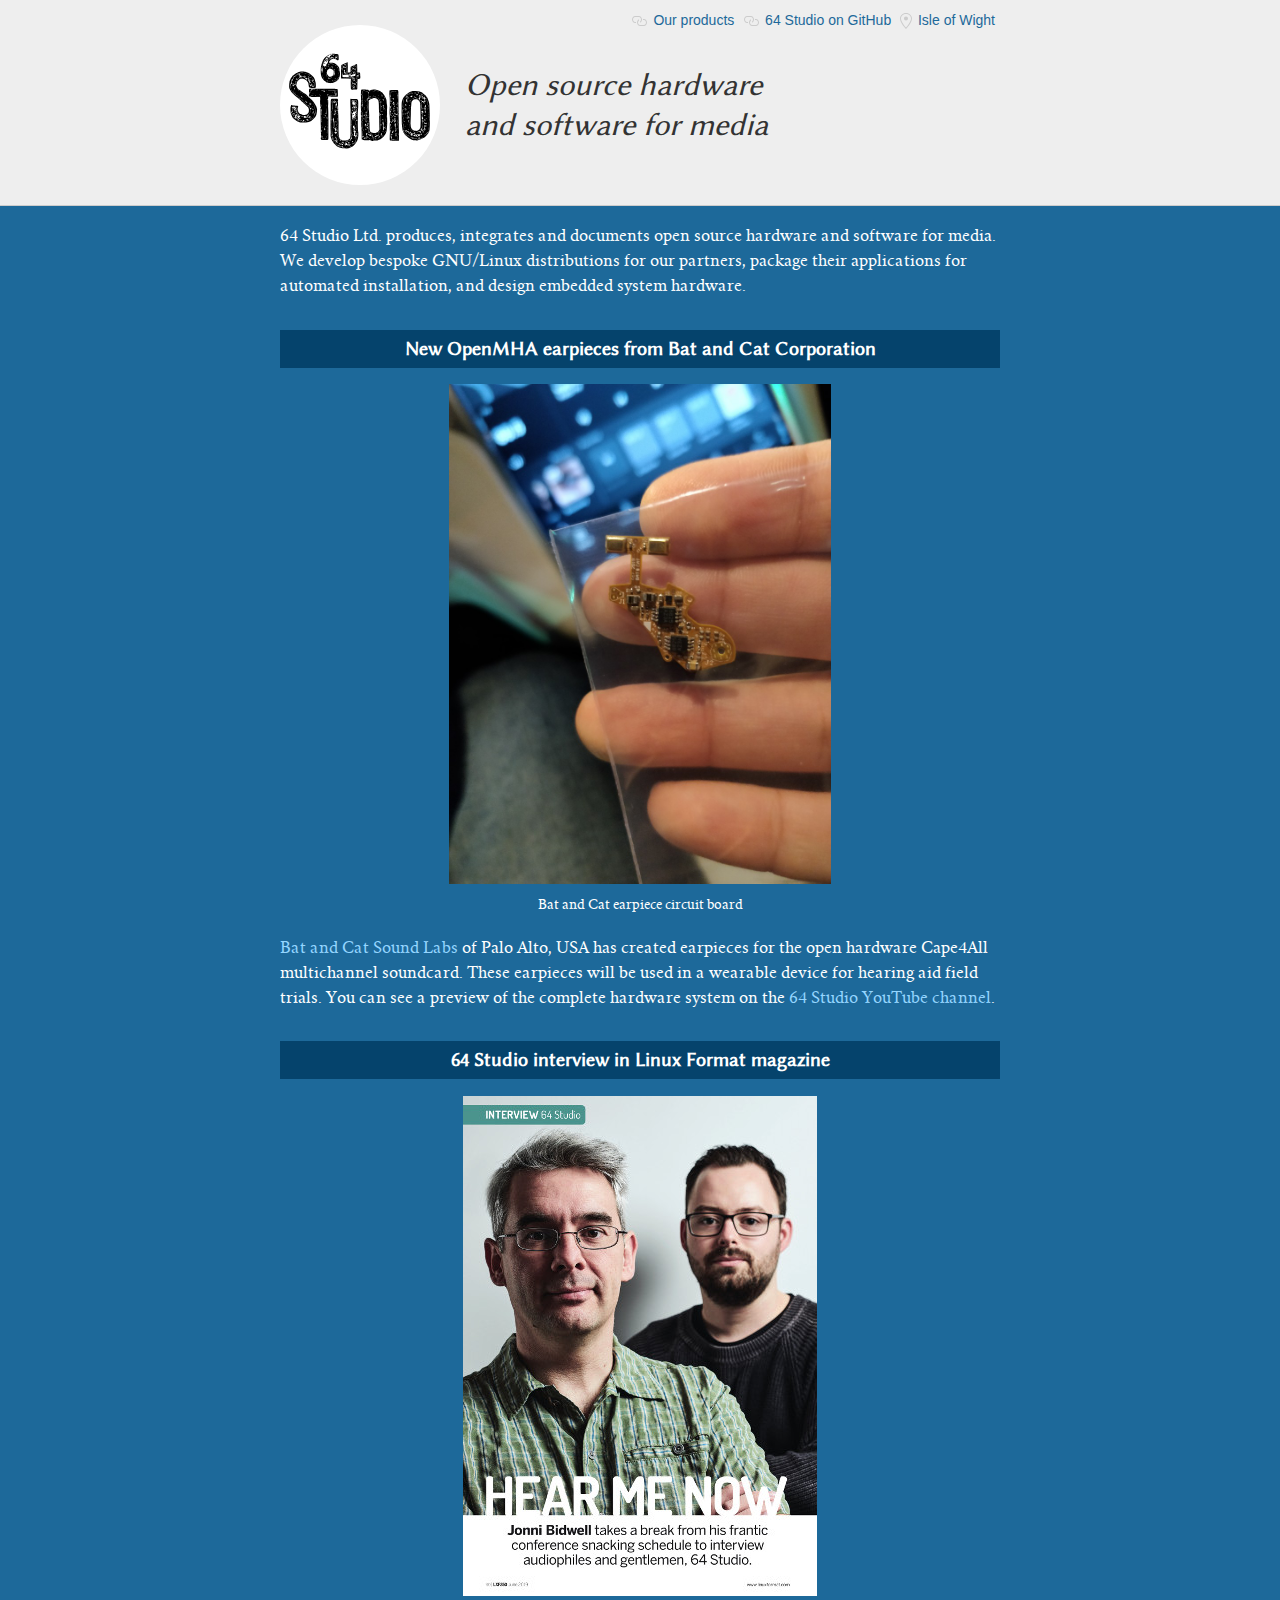
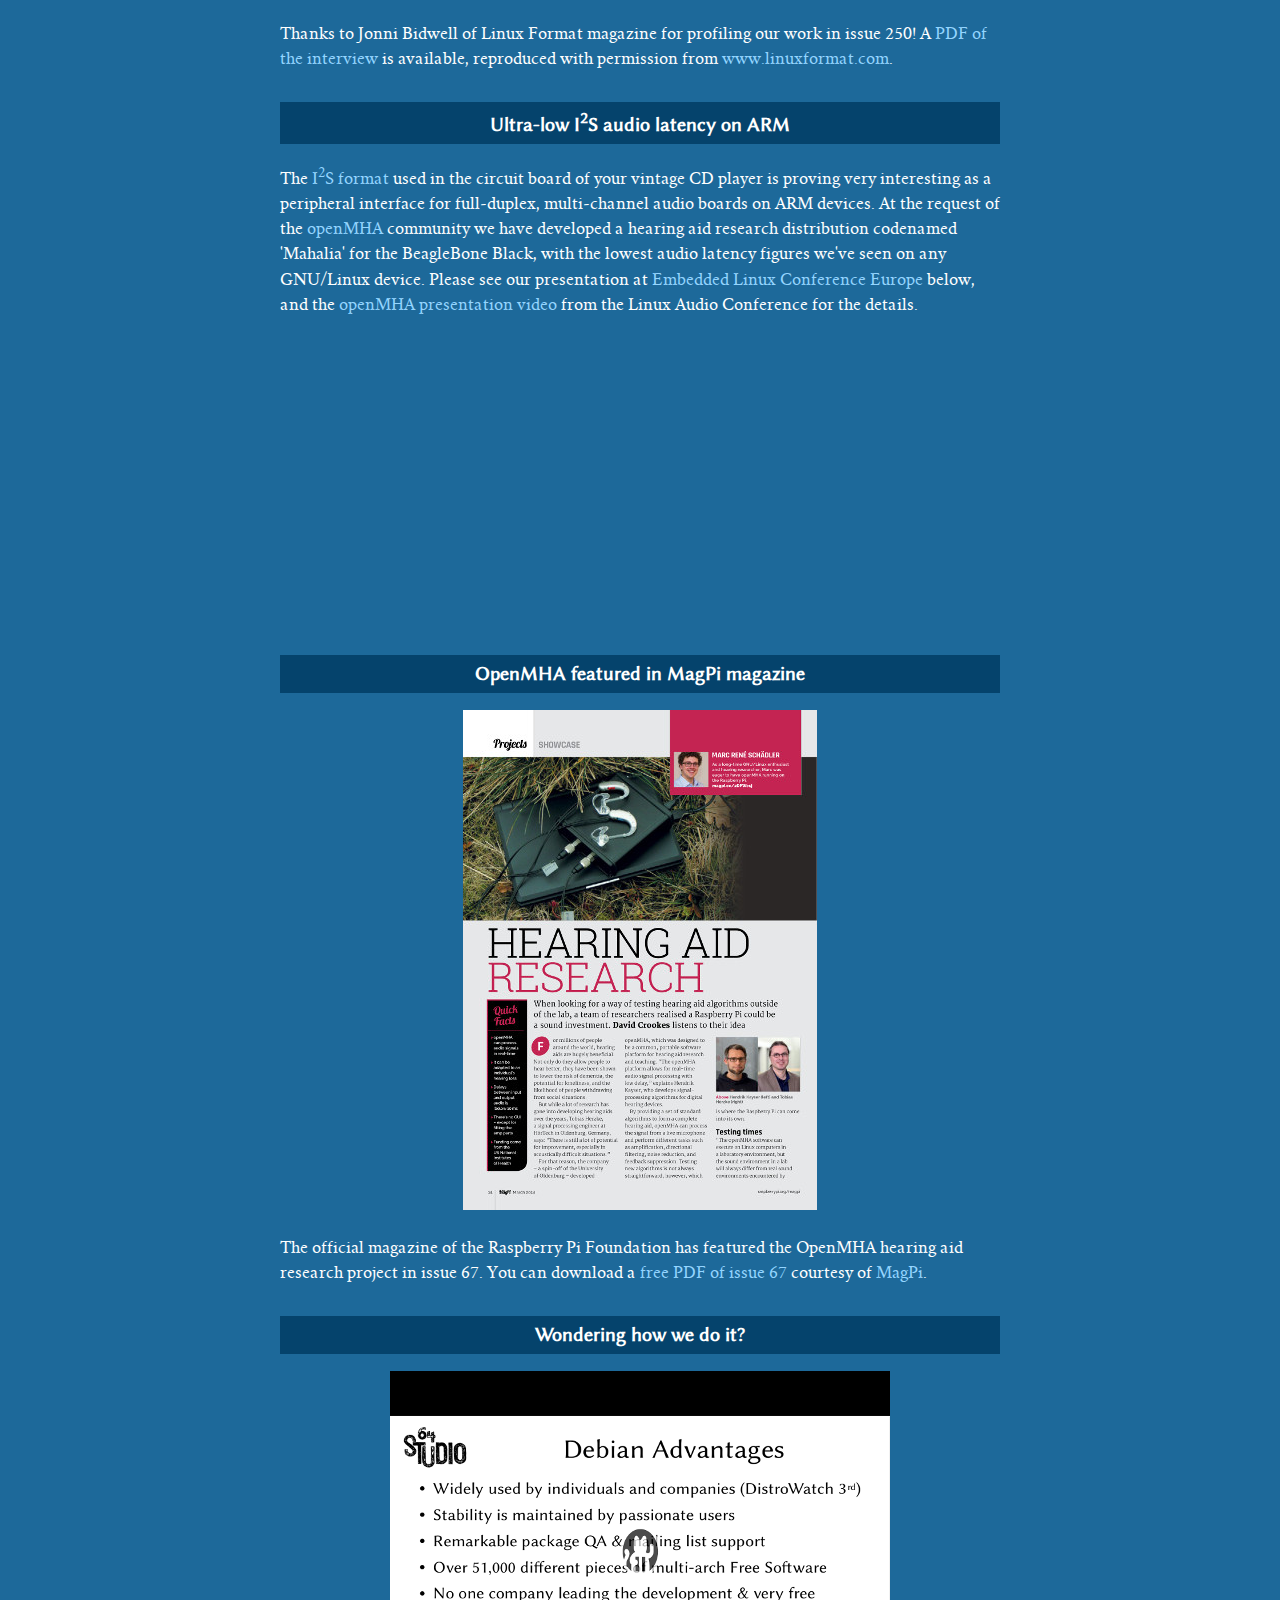
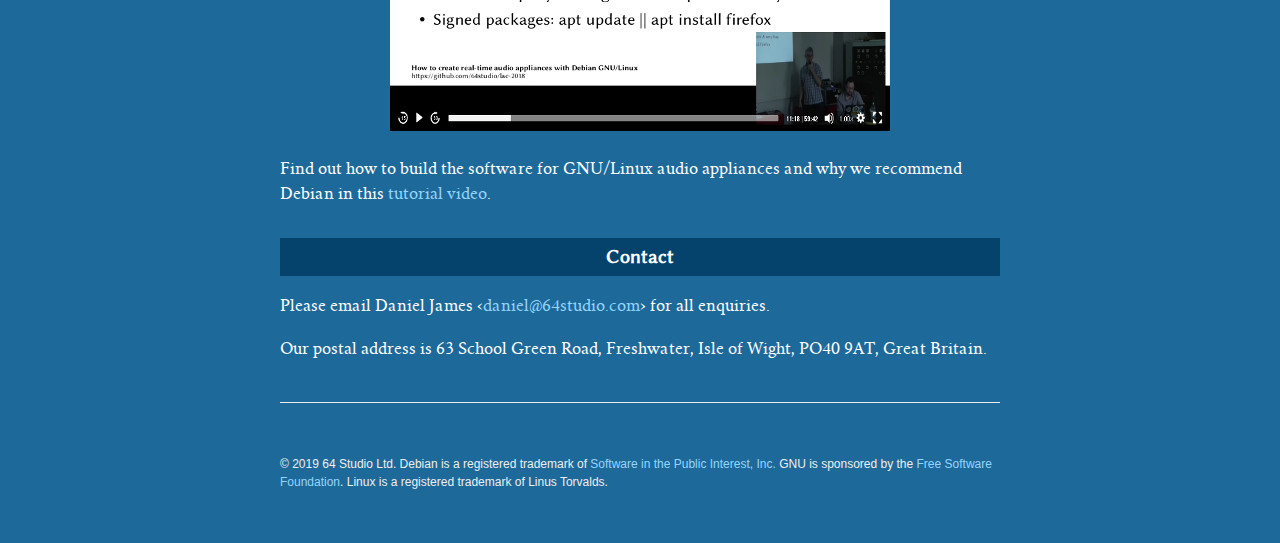
==== commit 622b0454: "Adjust header design" ====
--- a/index.html
+++ b/index.html
@@ -14,23 +14,16 @@
 
   <body>
 
- <div class="header"></div>
-
 <header class="orghead">
   <div class="container">
 
     <div class="flex-table org-header-wrapper">
-      <img alt="64 Studio" class="flex-table-item logo" itemprop="image" src="64studio_logo.svg" width="160" height="160" />
-      <div class="flex-table-item flex-table-item-primary">
-         <h1 class="org-name">
-          Open source hardware and software for media
-        </h1>
 
           <ul class="org-header-meta">
 
               <li class="meta-item">
-                <svg aria-hidden="true" class="octicon octicon-location" height="16" version="1.1" viewBox="0 0 12 16" width="12"><path d="M6 0C2.69 0 0 2.5 0 5.5 0 10.02 6 16 6 16s6-5.98 6-10.5C12 2.5 9.31 0 6 0zm0 14.55C4.14 12.52 1 8.44 1 5.5 1 3.02 3.25 1 6 1c1.34 0 2.61.48 3.56 1.36.92.86 1.44 1.97 1.44 3.14 0 2.94-3.14 7.02-5 9.05zM8 5.5c0 1.11-.89 2-2 2-1.11 0-2-.89-2-2 0-1.11.89-2 2-2 1.11 0 2 .89 2 2z"></path></svg>
-                <span itemprop="location" title="Where is the Isle of Wight?"><a href="https://en.wikipedia.org/wiki/Isle_of_Wight">Isle of Wight</a></span>
+                <svg aria-hidden="true" class="octicon octicon-link" height="16" version="1.1" viewBox="0 0 16 16" width="16"><path d="M4 9h1v1H4c-1.5 0-3-1.69-3-3.5S2.55 3 4 3h4c1.45 0 3 1.69 3 3.5 0 1.41-.91 2.72-2 3.25V8.59c.58-.45 1-1.27 1-2.09C10 5.22 8.98 4 8 4H4c-.98 0-2 1.22-2 2.5S3 9 4 9zm9-3h-1v1h1c1 0 2 1.22 2 2.5S13.98 12 13 12H9c-.98 0-2-1.22-2-2.5 0-.83.42-1.64 1-2.09V6.25c-1.09.53-2 1.84-2 3.25C6 11.31 7.55 13 9 13h4c1.45 0 3-1.69 3-3.5S14.5 6 13 6z"></path></svg>
+                <a href="products.html" class="meta-link" itemprop="url" title="Products">Our products</a>
               </li>
 
               <li class="meta-item">
@@ -39,12 +32,17 @@
               </li>
 
               <li class="meta-item">
-                <svg aria-hidden="true" class="octicon octicon-link" height="16" version="1.1" viewBox="0 0 16 16" width="16"><path d="M4 9h1v1H4c-1.5 0-3-1.69-3-3.5S2.55 3 4 3h4c1.45 0 3 1.69 3 3.5 0 1.41-.91 2.72-2 3.25V8.59c.58-.45 1-1.27 1-2.09C10 5.22 8.98 4 8 4H4c-.98 0-2 1.22-2 2.5S3 9 4 9zm9-3h-1v1h1c1 0 2 1.22 2 2.5S13.98 12 13 12H9c-.98 0-2-1.22-2-2.5 0-.83.42-1.64 1-2.09V6.25c-1.09.53-2 1.84-2 3.25C6 11.31 7.55 13 9 13h4c1.45 0 3-1.69 3-3.5S14.5 6 13 6z"></path></svg>
-                <a href="products.html" class="meta-link" itemprop="url" title="Products">64 Studio Products</a>
+                <svg aria-hidden="true" class="octicon octicon-location" height="16" version="1.1" viewBox="0 0 12 16" width="12"><path d="M6 0C2.69 0 0 2.5 0 5.5 0 10.02 6 16 6 16s6-5.98 6-10.5C12 2.5 9.31 0 6 0zm0 14.55C4.14 12.52 1 8.44 1 5.5 1 3.02 3.25 1 6 1c1.34 0 2.61.48 3.56 1.36.92.86 1.44 1.97 1.44 3.14 0 2.94-3.14 7.02-5 9.05zM8 5.5c0 1.11-.89 2-2 2-1.11 0-2-.89-2-2 0-1.11.89-2 2-2 1.11 0 2 .89 2 2z"></path></svg>
+                <span itemprop="location" title="Where is the Isle of Wight?"><a href="https://en.wikipedia.org/wiki/Isle_of_Wight">Isle of Wight</a></span>
               </li>
 
           </ul>
-      </div>
+
+                <img alt="64 Studio" class="flex-table-item logo" itemprop="image" src="64studio_logo.svg" width="160" height="160" />
+         <h1 class="org-name">
+          Open source hardware and software for media
+        </h1>
+
     </div>
 
   </div>
--- a/64studio-style.css
+++ b/64studio-style.css
@@ -17,35 +17,24 @@
 body {
     font-family: crimsonroman;
     font-size: 18px;
-    line-height: 1.5;
+    line-height: 1.4;
     color: #fff;
     background-color: #1D699A;
     margin: 0;
 }
 
-.header {
-    padding-top: 8px;
-    padding-bottom: 10px;
-    background-color: #fff;
-    border-bottom: 1px solid #ccc;
-}
-
 .container {
-    width: 80%;
-    max-width: 720px;
+    width: 720px;
     margin-right: auto;
     margin-left: auto;
-    padding-right: 5px;
-    padding-left: 5px;
-
-}
-
-.org-header-wrapper .flex-table-item-primary {
+    padding-left: 10px;
+    padding-right: 10px;
+}
+
+.org-header-wrapper {
     padding-top: 10px;
     padding-bottom: 10px;
-    white-space: normal;
-    vertical-align: middle;
-    box-sizing: border-box;
+    width: 100%;
 }
 
 .flex-table {
@@ -53,7 +42,6 @@
 }
 
 .orghead {
-    padding-top: 20px;
     padding-bottom: 0;
     background-color: #eee;
     border-bottom: 1px solid #ccc;
@@ -64,15 +52,15 @@
     color: #333;
     line-height: 1.25 !important;
     font-size: 32px;
-    margin-top: -5px;
-    margin-bottom: 0;
+    margin-top: 55px;
+    width: 500px;
 }
 
 .org-header-meta {
-    font-size: 12px;
+    font-size: 14px;
     line-height: 1.5;
     list-style: none;
-    padding-left: 0;
+    float: right;
     margin-bottom: 0;
     box-sizing: border-box;
 }
@@ -86,15 +74,15 @@
 }
 
 .octicon {
-    display: inline-block;
+    display: inline;
     vertical-align: text-top;
     fill: currentColor;
 }
 
 .org-header-meta .meta-item {
-    display: inline-block;
+    display: inline;
     max-width: 100%;
-    padding-right: 18px;
+    padding-right: 5px;
     overflow: hidden;
     text-overflow: ellipsis;
     white-space: nowrap;
@@ -141,11 +129,32 @@
     padding: 5px;
 }
 
+img.logo {
+    float: left;
+    padding-top: 15px;
+    padding-right: 25px;
+    padding-bottom: 10px;
+}
+
 small {
     padding: 5px;
 }
 
+ul {
+  padding: 0;
+  margin: 0;
+  text-align: right;
+}
+
+li {
+  padding: 0;
+  margin: 0;
+}
+
 @media screen and (max-width:480px) {
+    .container {
+        width: 300px;
+    }
     iframe {
         width: 300px;
         height: 200px;
@@ -163,12 +172,33 @@
         width: auto;
     }
     img.logo {
-        width: 140px;
-        height: 140px;
+        width: 110px;
+        height: 110px;
+        padding-top: 0;
+        padding-right: 5px;
+    }
+    .org-name {
+        font-size: 28px;
+        margin-top: 10px;
+        float: left;
+        width: 300px;
+    }
+    .org-header-meta {
+        padding-bottom: 10px;
+    }
+    .org-header-meta .meta-item {
+        display: block;
+    }
+    li {
+        padding-top: 8px;
+        padding-bottom: 8px;
     }
 }
 
 @media screen and (min-width:481px) and (max-width:760px) {
+    .container {
+        width: 450px;
+    }
     iframe {
         width: 450px;
         height: 301px;
@@ -186,7 +216,11 @@
         width: auto;
     }
     img.logo {
-        width: 150px;
-        height: 150px;
-    }
-}
+        width: 140px;
+        height: 140px;
+    }
+   .org-name {
+        width: 450px;
+        margin-top: 40px;
+    }
+}
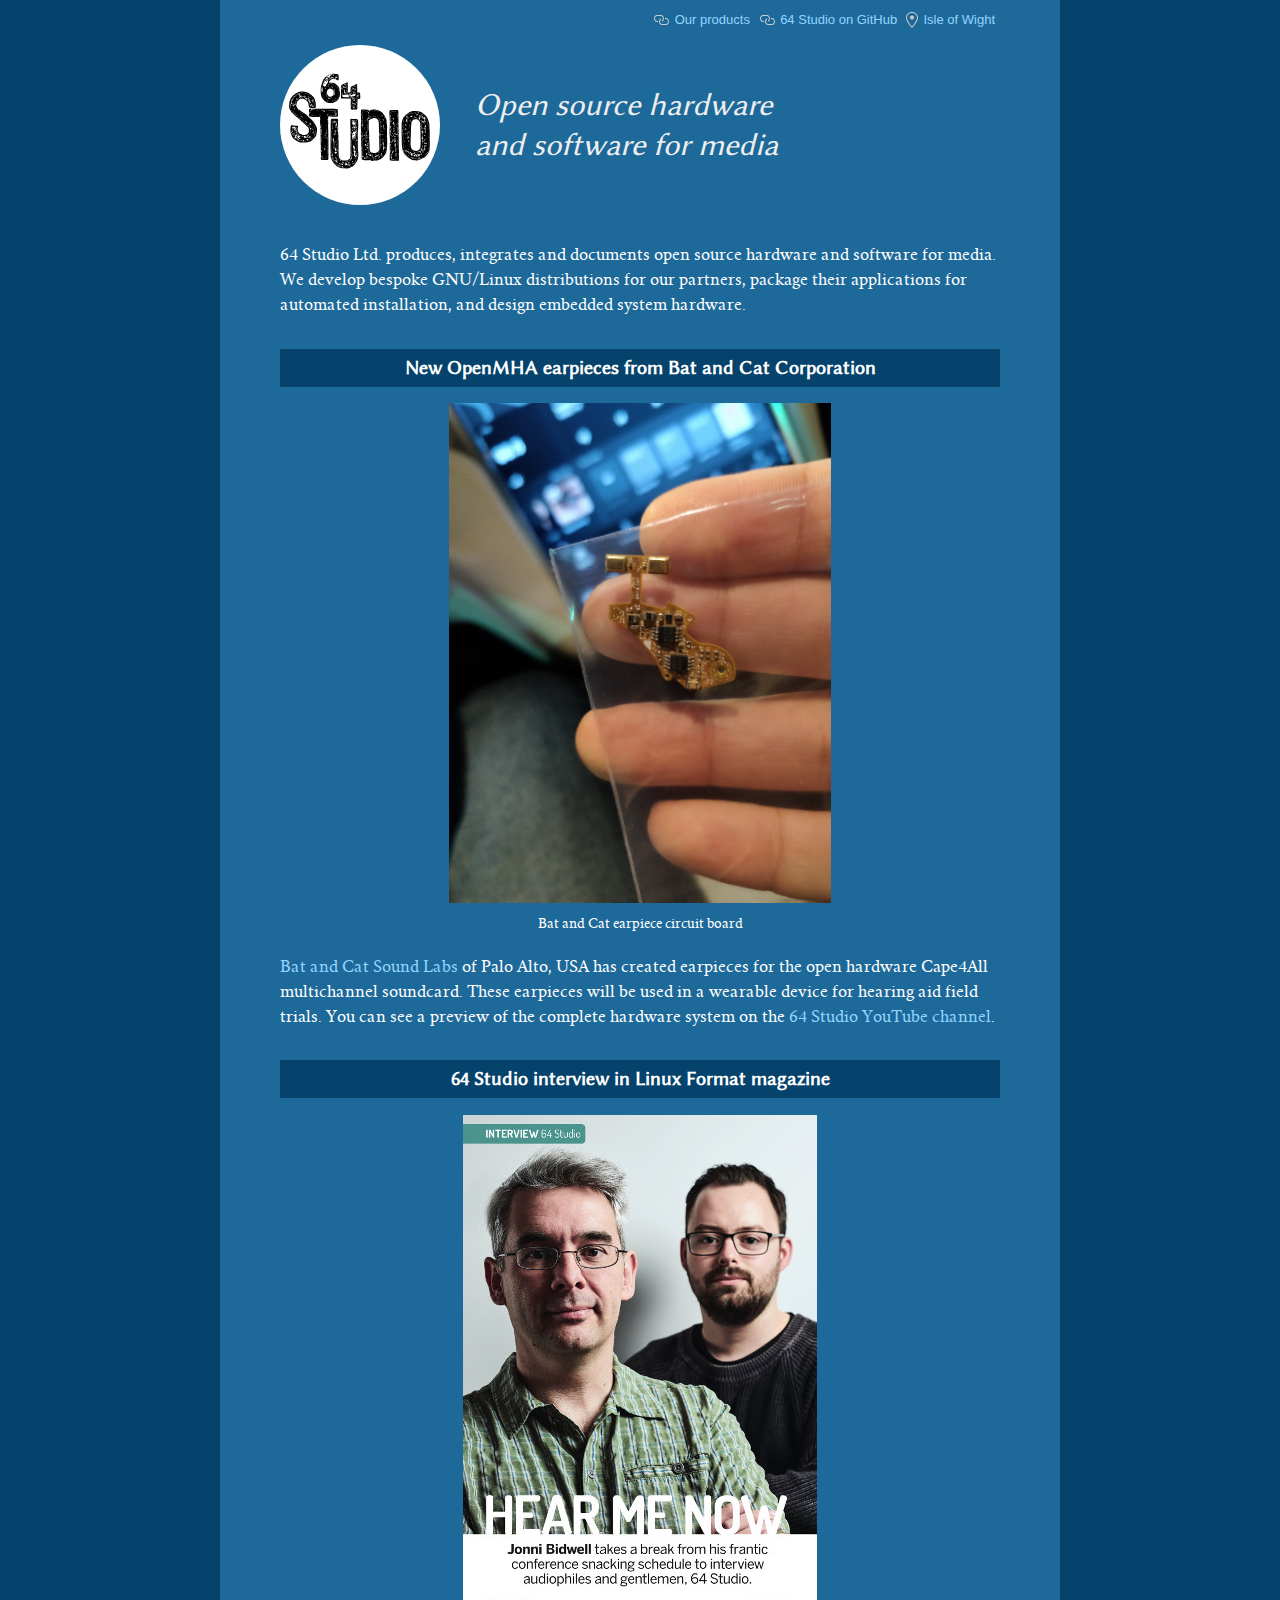
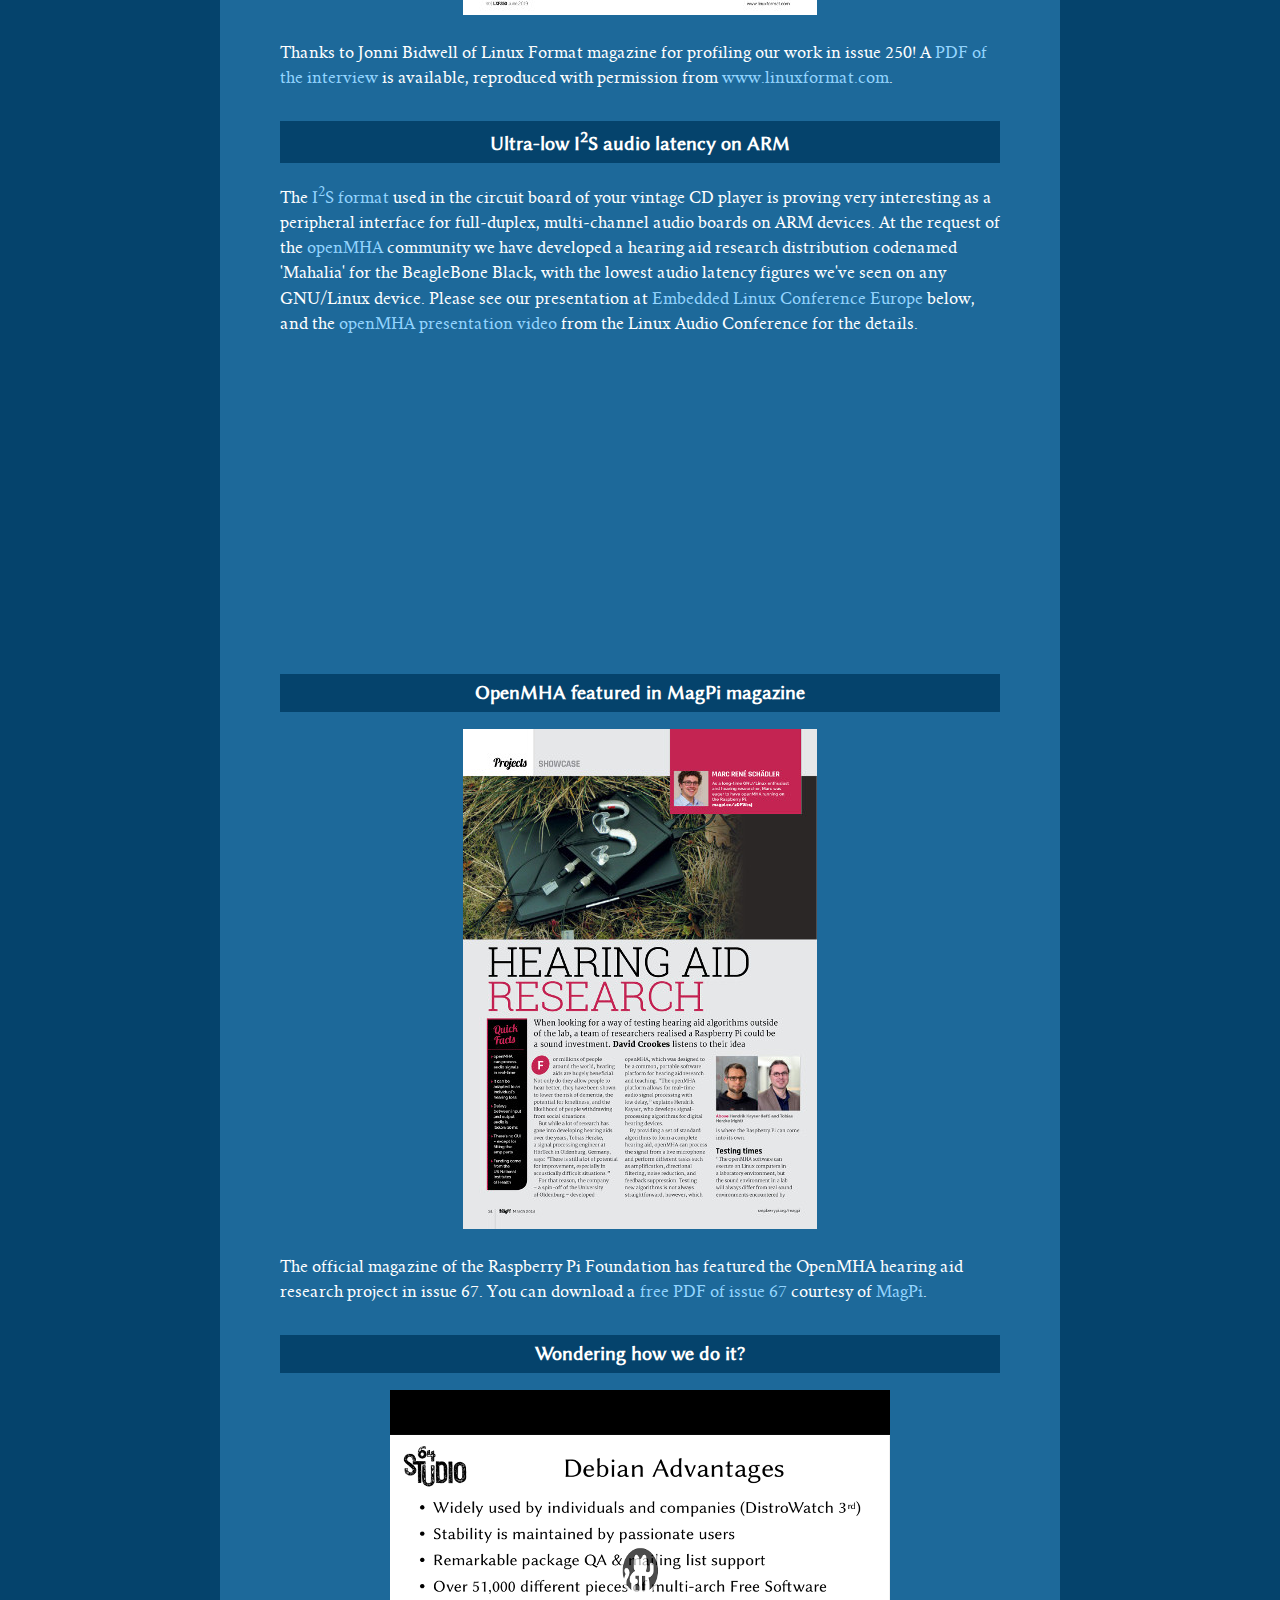
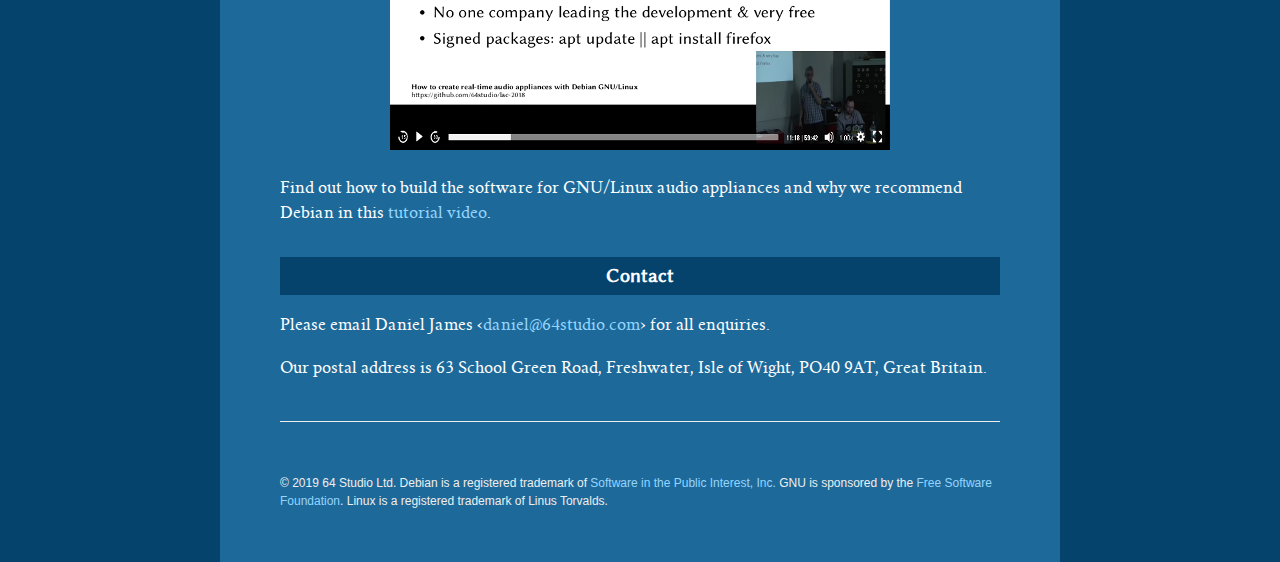
==== commit 00a22cb7: "Use a dark blue background to the page body" ====
--- a/index.html
+++ b/index.html
@@ -13,9 +13,9 @@
 </head>
 
   <body>
+  <div class="container">
+  <header class="orghead">
 
-<header class="orghead">
-  <div class="container">
 
     <div class="flex-table org-header-wrapper">
 
@@ -38,17 +38,14 @@
 
           </ul>
 
-                <img alt="64 Studio" class="flex-table-item logo" itemprop="image" src="64studio_logo.svg" width="160" height="160" />
-         <h1 class="org-name">
+          <img alt="64 Studio" class="flex-table-item logo" itemprop="image" src="64studio_logo.svg" width="160" height="160" />
+          <h1 class="org-name">
           Open source hardware and software for media
-        </h1>
+          </h1>
 
     </div>
 
-  </div>
 </header>
-
-<div class="container">
 	
 	<p>64 Studio Ltd. produces, integrates and documents open source hardware and software for media. We develop bespoke GNU/Linux distributions for our partners, package their applications for automated installation, and design embedded system hardware.</p>
 
@@ -105,9 +102,7 @@
 </div>
 	  <p>Please email Daniel James &lsaquo;<a href="mailto:Daniel%20James%20%3cdaniel@64studio.com%3e">daniel@64studio.com</a>&rsaquo; for all enquiries.</p>
 	   <p>Our postal address is 63 School Green Road, Freshwater, Isle of Wight, PO40 9AT, Great Britain.</p>
-</div>
 
-<div class="container">
   <div class="site-footer">
   <p>&copy; 2019 64 Studio Ltd. Debian is a registered trademark of <a href="http://www.spi-inc.org/corporate/trademarks/">Software in the Public Interest, Inc.</a> GNU is sponsored by the <a href="http://www.fsf.org/">Free Software Foundation</a>. Linux is a registered trademark of Linus Torvalds.</p>
   </div>
--- a/64studio-style.css
+++ b/64studio-style.css
@@ -1,7 +1,7 @@
 @font-face {
     font-family: 'linux_biolinum_oregular';
     src: url('linbiolinum_r-webfont.woff2') format('woff2'),
-         url('linbiolinum_r-webfont.woff') format('woff');
+           url('linbiolinum_r-webfont.woff') format('woff');
     font-weight: normal;
     font-style: normal;
 }
@@ -9,7 +9,7 @@
 @font-face {
     font-family: 'crimsonroman';
     src: url('crimson-roman-webfont.woff2') format('woff2'),
-         url('crimson-roman-webfont.woff') format('woff');
+           url('crimson-roman-webfont.woff') format('woff');
     font-weight: normal;
     font-style: normal;
 }
@@ -19,7 +19,7 @@
     font-size: 18px;
     line-height: 1.4;
     color: #fff;
-    background-color: #1D699A;
+    background-color: #05436c;
     margin: 0;
 }
 
@@ -27,8 +27,8 @@
     width: 720px;
     margin-right: auto;
     margin-left: auto;
-    padding-left: 10px;
-    padding-right: 10px;
+    padding: 0 60px 0 60px;
+    background-color: #1D699A;
 }
 
 .org-header-wrapper {
@@ -43,21 +43,19 @@
 
 .orghead {
     padding-bottom: 0;
-    background-color: #eee;
-    border-bottom: 1px solid #ccc;
 }
 
 .org-name {
     font-weight: 400;
-    color: #333;
+    color: #eee;
     line-height: 1.25 !important;
     font-size: 32px;
-    margin-top: 55px;
+    margin-top: 75px;
     width: 500px;
 }
 
 .org-header-meta {
-    font-size: 14px;
+    font-size: 13px;
     line-height: 1.5;
     list-style: none;
     float: right;
@@ -107,10 +105,6 @@
     color: #94D5FF;
 }
 
-.orghead a {
-    color: #1D699A;
-}
-
 a:hover {
     text-decoration: underline;
 }
@@ -124,15 +118,15 @@
     font-family: 'linux_biolinum_oregular';
     font-size: 20px;
     background-color: #05436c;
-    color: white;
+    color: #fff;
     margin-top: 30px;
     padding: 5px;
 }
 
 img.logo {
     float: left;
-    padding-top: 15px;
-    padding-right: 25px;
+    padding-top: 35px;
+    padding-right: 35px;
     padding-bottom: 10px;
 }
 
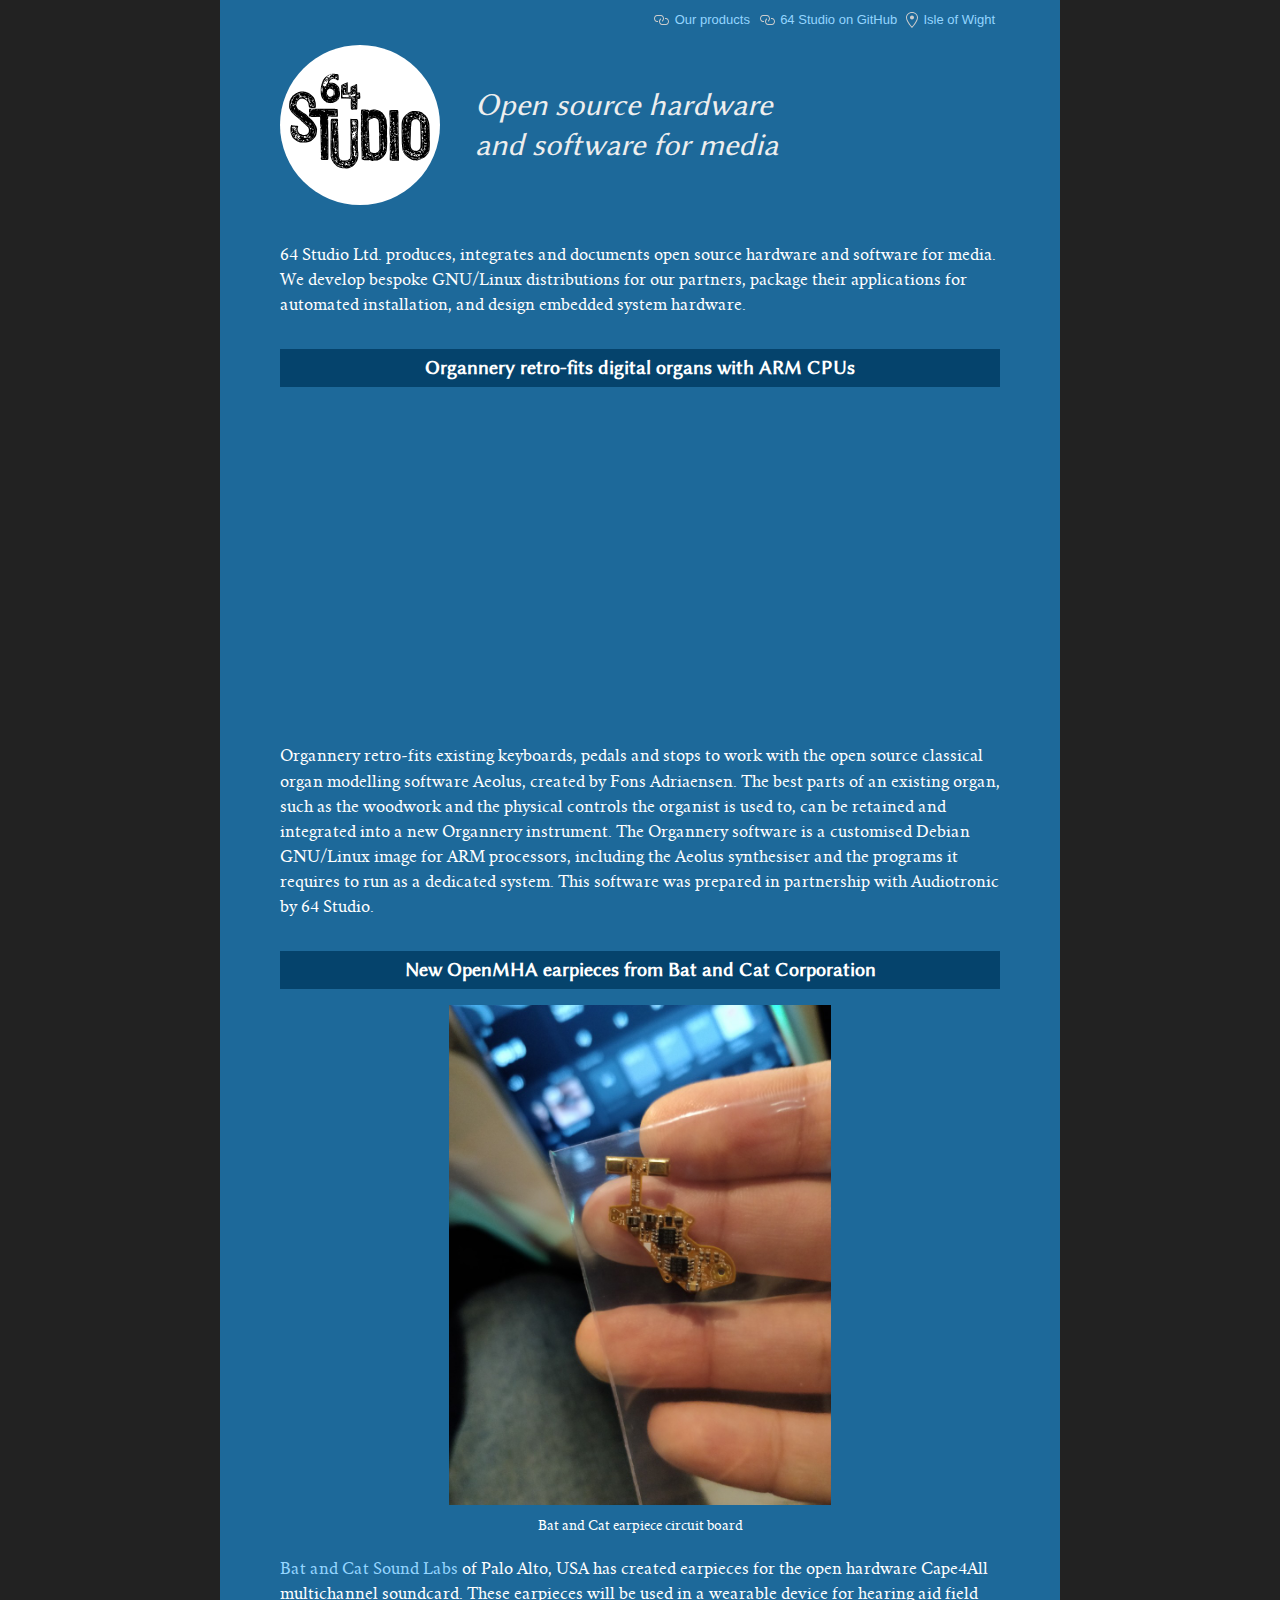
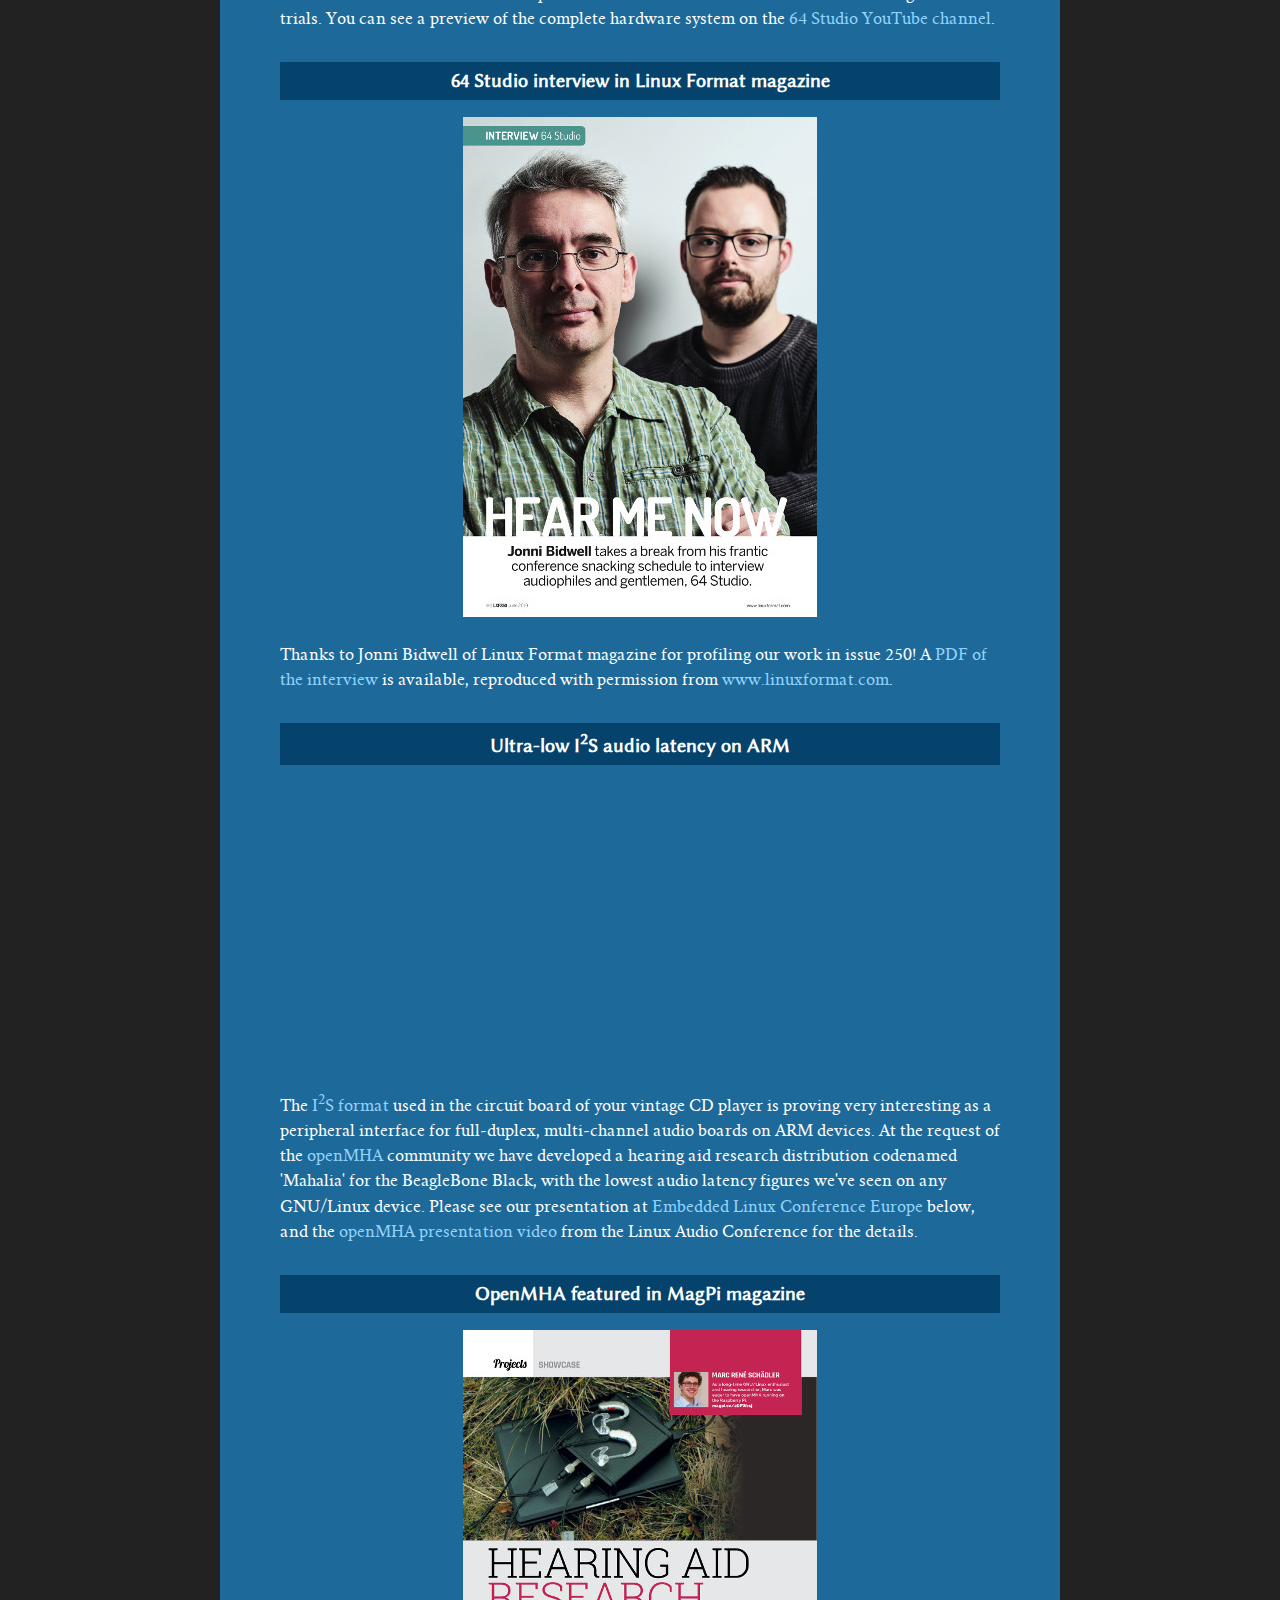
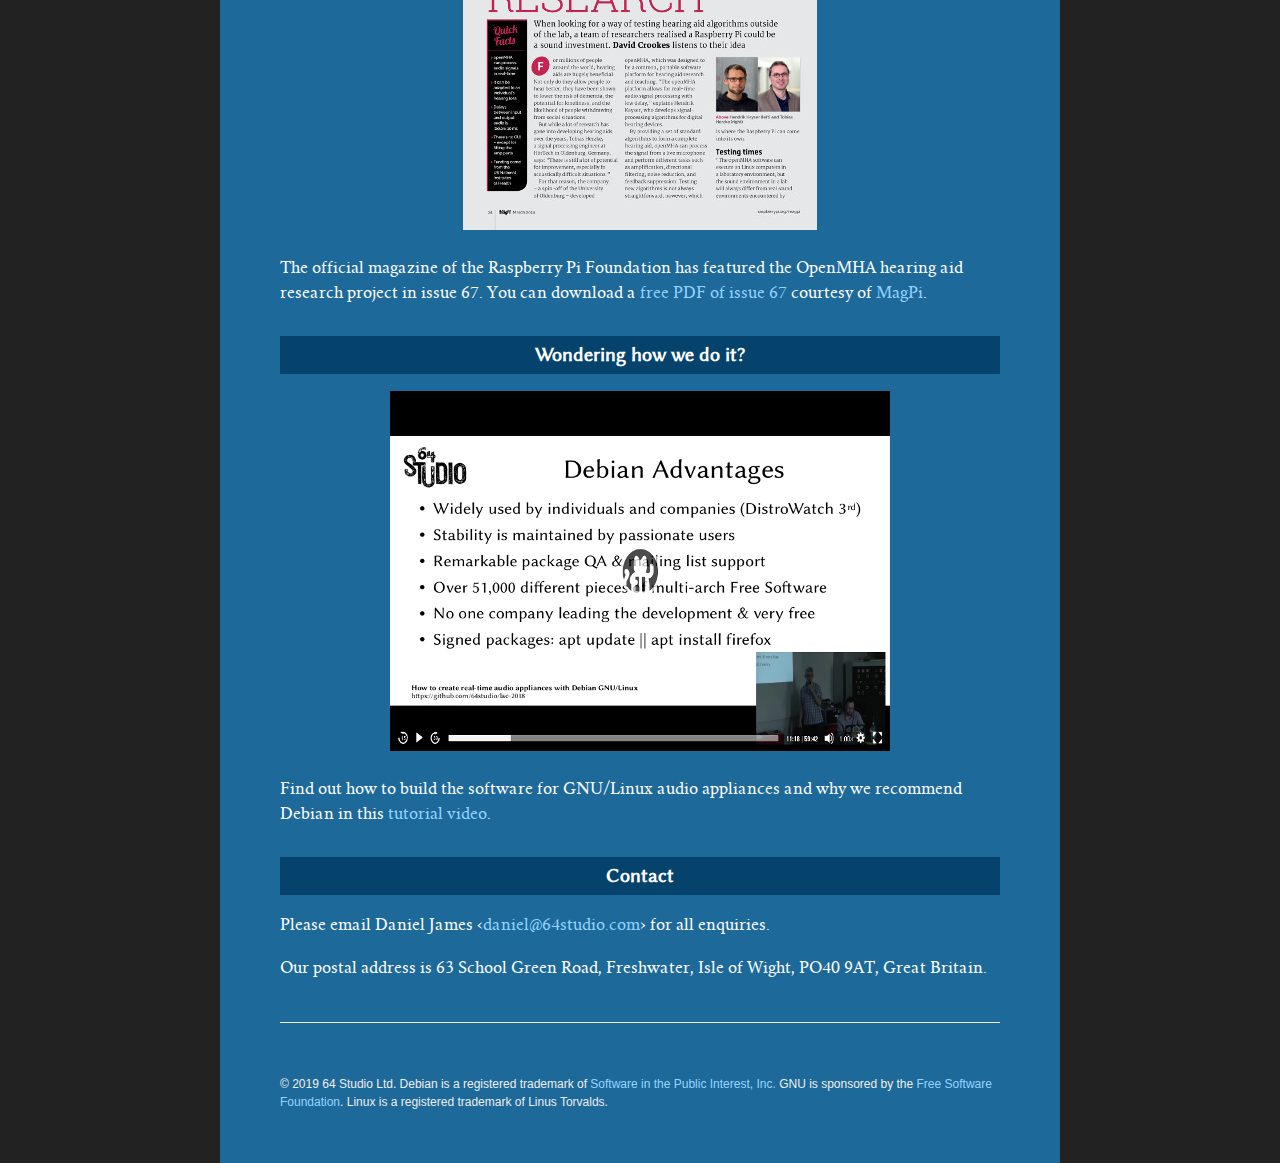
==== commit 0bc1629c: "Add Organnery news item" ====
--- a/index.html
+++ b/index.html
@@ -50,6 +50,16 @@
 	<p>64 Studio Ltd. produces, integrates and documents open source hardware and software for media. We develop bespoke GNU/Linux distributions for our partners, package their applications for automated installation, and design embedded system hardware.</p>
 
 <div align="center">
+          <h2>Organnery retro-fits digital organs with ARM CPUs</h2>
+</div>
+
+<div align="center">
+<iframe class="wide" width="560" height="315" src="https://www.youtube.com/embed/eRpxEnJu23Y" frameborder="0" allow="accelerometer; autoplay; encrypted-media; gyroscope; picture-in-picture" allowfullscreen></iframe>
+</div>
+
+<p>Organnery retro-fits existing keyboards, pedals and stops to work with the open source classical organ modelling software Aeolus, created by Fons Adriaensen. The best parts of an existing organ, such as the woodwork and the physical controls the organist is used to, can be retained and integrated into a new Organnery instrument. The Organnery software is a customised Debian GNU/Linux image for ARM processors, including the Aeolus synthesiser and the programs it requires to run as a dedicated system. This software was prepared in partnership with Audiotronic by 64 Studio.</p>
+
+<div align="center">
 <h2>New OpenMHA earpieces from Bat and Cat Corporation</h2>
 
 <img src="bat_and_cat_earpiece.jpg" class="portrait" width="382" height="500" alt="Bat and Cat earpiece circuit board"><br/>
@@ -71,12 +81,12 @@
 <div align="center">
 	  <h2>Ultra-low I<sup>2</sup>S audio latency on ARM</h2>
 </div>
-	  
-	  <p>The <a href="https://en.wikipedia.org/wiki/I%C2%B2S">I<sup>2</sup>S format</a> used in the circuit board of your vintage CD player is proving very interesting as a peripheral interface for full-duplex, multi-channel audio boards on ARM devices. At the request of the <a href="http://www.openmha.org/">openMHA</a> community we have developed a hearing aid research distribution codenamed 'Mahalia' for the BeagleBone Black, with the lowest audio latency figures we've seen on any GNU/Linux device. Please see our presentation at <a href="https://www.youtube.com/watch?v=vRpMAbILSEc">Embedded Linux Conference Europe</a> below, and the <a href="https://media.ccc.de/v/lac2018-35-open_hardware_multichannel_sound_interface_for_hearing_aid_research_on_beaglebone_black_with_openmha_cape4all">openMHA presentation video</a> from the Linux Audio Conference for the details.</p>
 
 <div align="center">
 <iframe class="wide" width="500" height="281" src="https://www.youtube.com/embed/vRpMAbILSEc" frameborder="0" allow="accelerometer; autoplay; encrypted-media; gyroscope; picture-in-picture" allowfullscreen></iframe>
 </div>
+	  
+<p>The <a href="https://en.wikipedia.org/wiki/I%C2%B2S">I<sup>2</sup>S format</a> used in the circuit board of your vintage CD player is proving very interesting as a peripheral interface for full-duplex, multi-channel audio boards on ARM devices. At the request of the <a href="http://www.openmha.org/">openMHA</a> community we have developed a hearing aid research distribution codenamed 'Mahalia' for the BeagleBone Black, with the lowest audio latency figures we've seen on any GNU/Linux device. Please see our presentation at <a href="https://www.youtube.com/watch?v=vRpMAbILSEc">Embedded Linux Conference Europe</a> below, and the <a href="https://media.ccc.de/v/lac2018-35-open_hardware_multichannel_sound_interface_for_hearing_aid_research_on_beaglebone_black_with_openmha_cape4all">openMHA presentation video</a> from the Linux Audio Conference for the details.</p>
 
 <div align="center">
 <h2>OpenMHA featured in MagPi magazine</h2>
--- a/64studio-style.css
+++ b/64studio-style.css
@@ -19,7 +19,7 @@
     font-size: 18px;
     line-height: 1.4;
     color: #fff;
-    background-color: #05436c;
+    background-color: #222;
     margin: 0;
 }
 
@@ -146,8 +146,12 @@
 }
 
 @media screen and (max-width:480px) {
+    body {
+        background-color: #1D699A;
+    }
     .container {
         width: 300px;
+        padding: 0;
     }
     iframe {
         width: 300px;
@@ -168,7 +172,7 @@
     img.logo {
         width: 110px;
         height: 110px;
-        padding-top: 0;
+        padding-top: 5px;
         padding-right: 5px;
     }
     .org-name {
@@ -178,6 +182,7 @@
         width: 300px;
     }
     .org-header-meta {
+        padding-top: 5px;
         padding-bottom: 10px;
     }
     .org-header-meta .meta-item {
@@ -192,6 +197,7 @@
 @media screen and (min-width:481px) and (max-width:760px) {
     .container {
         width: 450px;
+        padding: 0 15px 0 15px;
     }
     iframe {
         width: 450px;
@@ -215,6 +221,6 @@
     }
    .org-name {
         width: 450px;
-        margin-top: 40px;
-    }
-}
+        margin-top: 65px;
+    }
+}
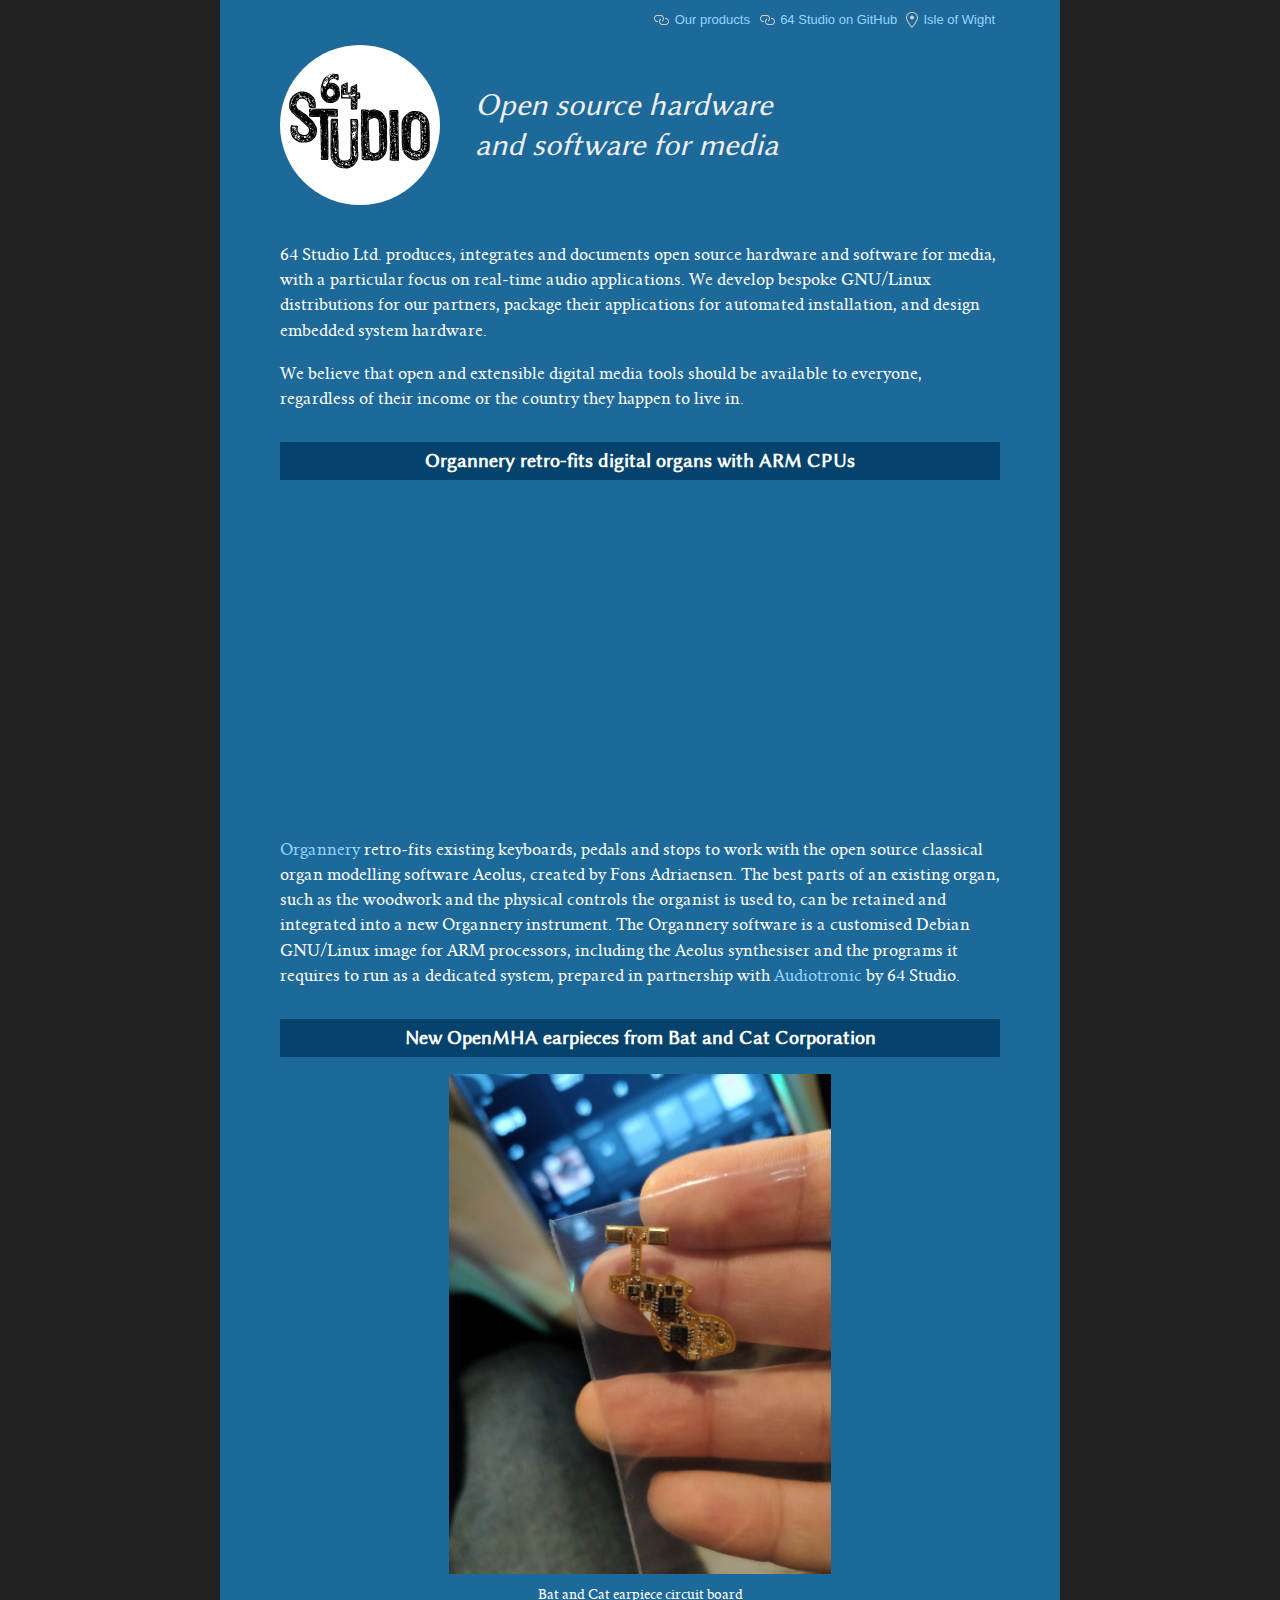
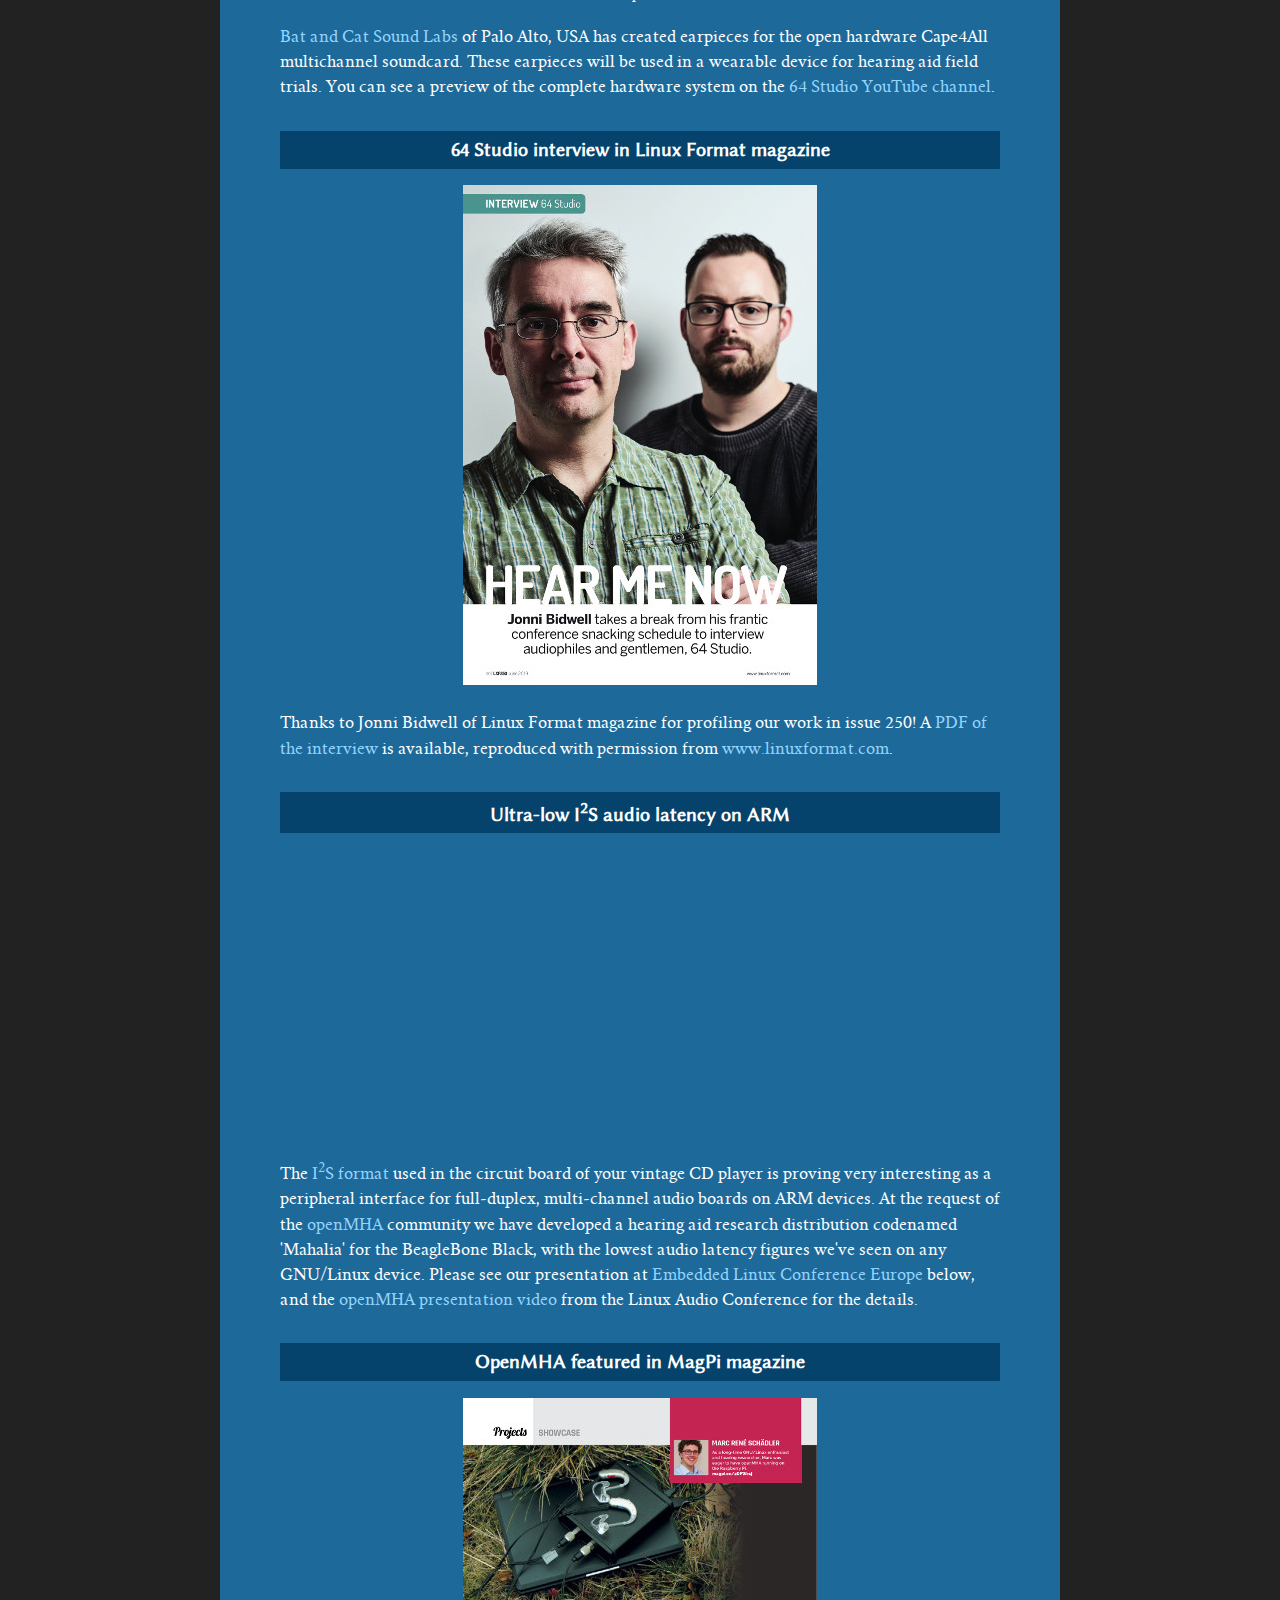
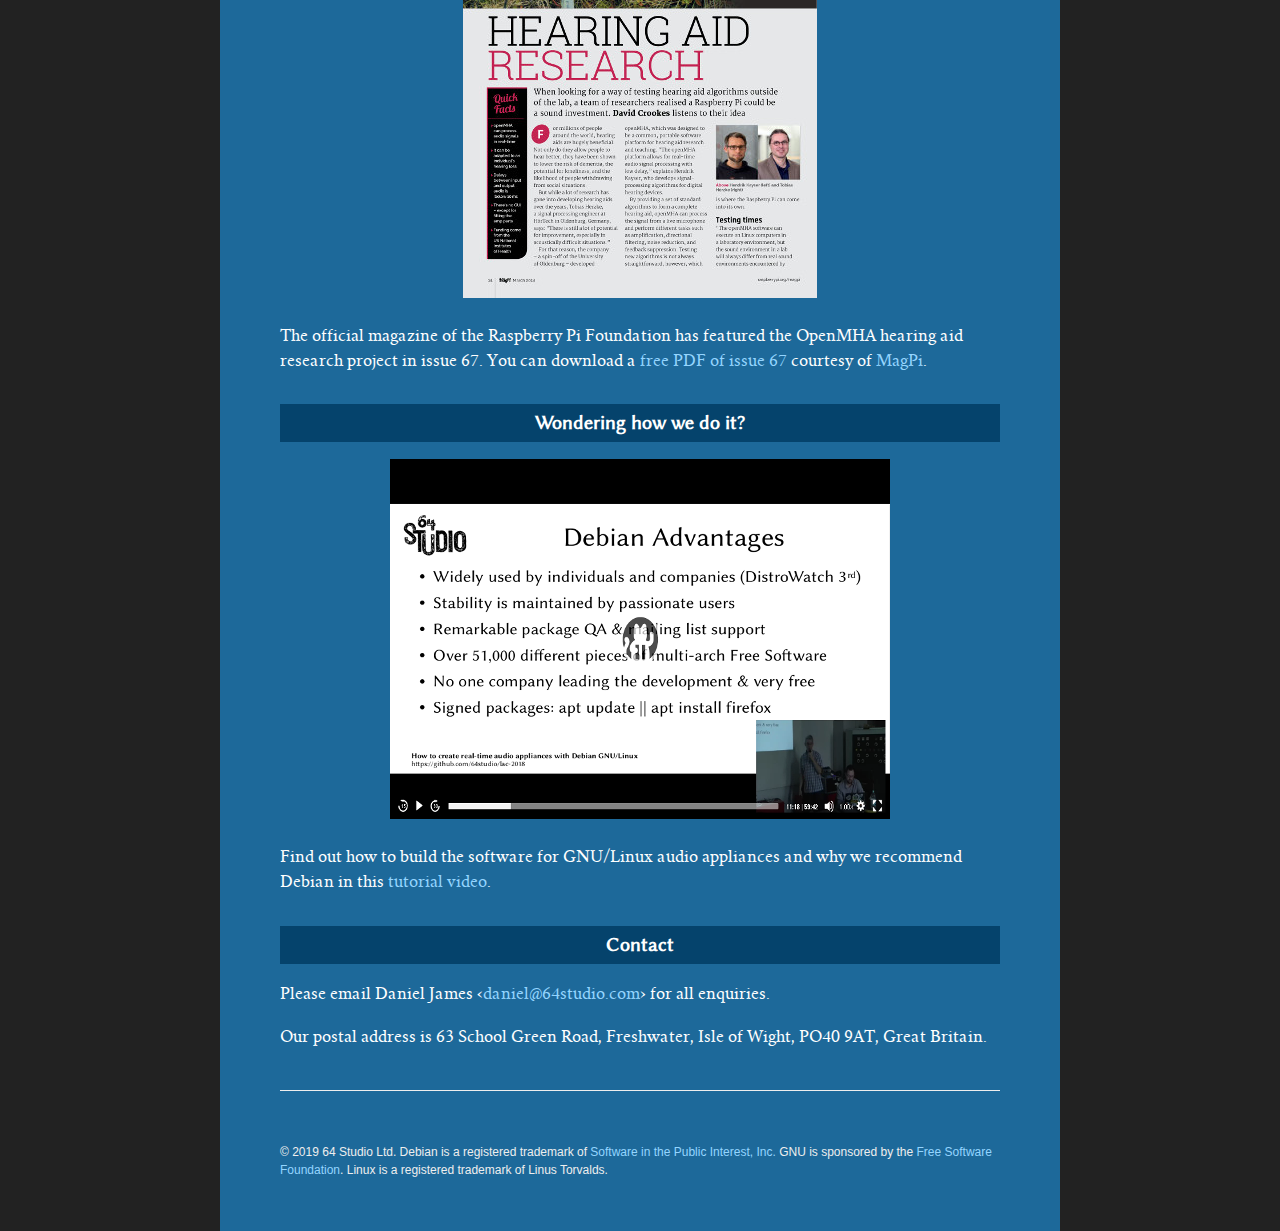
==== commit 67b2794a: "Add links to Organnery and Audiotronic" ====
--- a/index.html
+++ b/index.html
@@ -47,7 +47,10 @@
 
 </header>
 	
-	<p>64 Studio Ltd. produces, integrates and documents open source hardware and software for media. We develop bespoke GNU/Linux distributions for our partners, package their applications for automated installation, and design embedded system hardware.</p>
+	<p>64 Studio Ltd. produces, integrates and documents open source hardware and software for media, with a particular focus on real-time audio applications. We develop bespoke GNU/Linux distributions for our partners, package their applications for automated installation, and design embedded system hardware.</p>
+
+	<p>We believe that open and extensible digital media tools should be available to everyone, regardless of their income or the country they happen to live in.</p>
+
 
 <div align="center">
           <h2>Organnery retro-fits digital organs with ARM CPUs</h2>
@@ -57,7 +60,7 @@
 <iframe class="wide" width="560" height="315" src="https://www.youtube.com/embed/eRpxEnJu23Y" frameborder="0" allow="accelerometer; autoplay; encrypted-media; gyroscope; picture-in-picture" allowfullscreen></iframe>
 </div>
 
-<p>Organnery retro-fits existing keyboards, pedals and stops to work with the open source classical organ modelling software Aeolus, created by Fons Adriaensen. The best parts of an existing organ, such as the woodwork and the physical controls the organist is used to, can be retained and integrated into a new Organnery instrument. The Organnery software is a customised Debian GNU/Linux image for ARM processors, including the Aeolus synthesiser and the programs it requires to run as a dedicated system. This software was prepared in partnership with Audiotronic by 64 Studio.</p>
+<p><a href="https://organnery.com/">Organnery</a> retro-fits existing keyboards, pedals and stops to work with the open source classical organ modelling software Aeolus, created by Fons Adriaensen. The best parts of an existing organ, such as the woodwork and the physical controls the organist is used to, can be retained and integrated into a new Organnery instrument. The Organnery software is a customised Debian GNU/Linux image for ARM processors, including the Aeolus synthesiser and the programs it requires to run as a dedicated system, prepared in partnership with <a href="https://audiotronic.fr">Audiotronic</a> by 64 Studio.</p>
 
 <div align="center">
 <h2>New OpenMHA earpieces from Bat and Cat Corporation</h2>
